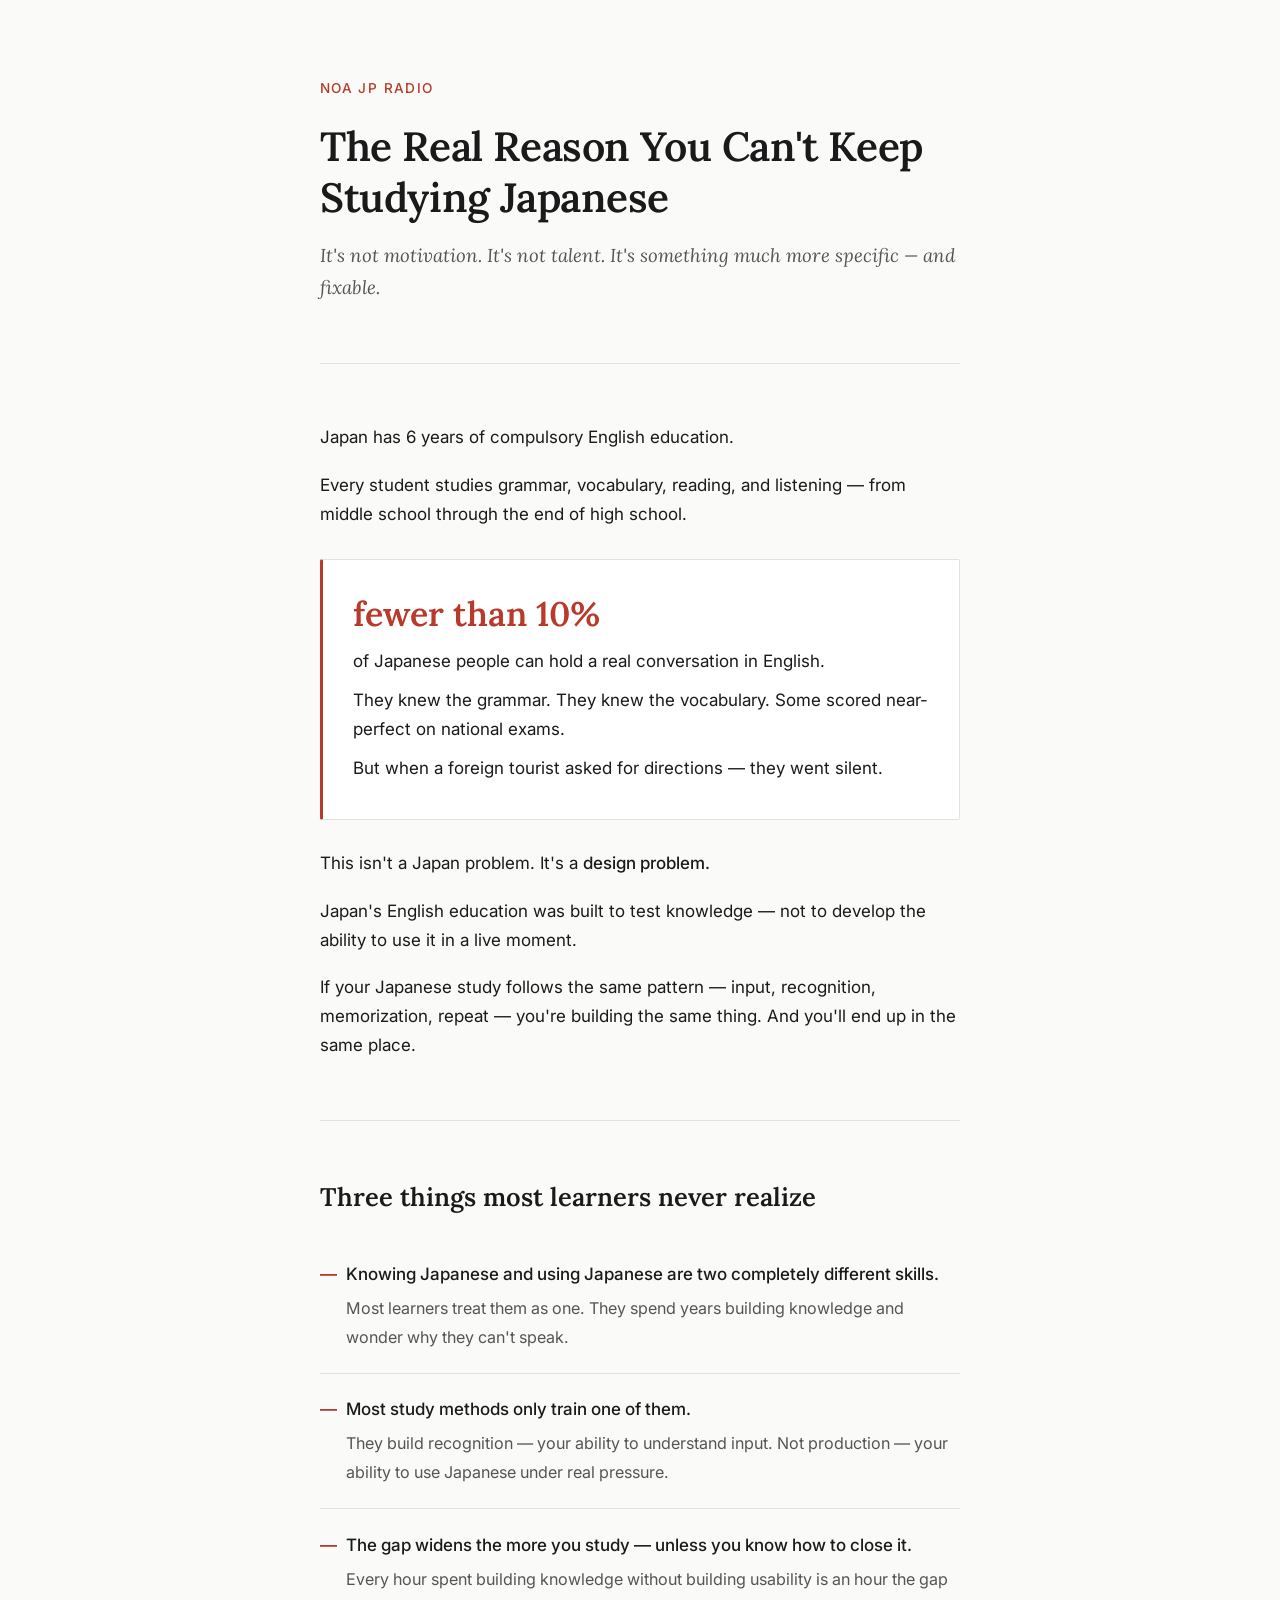
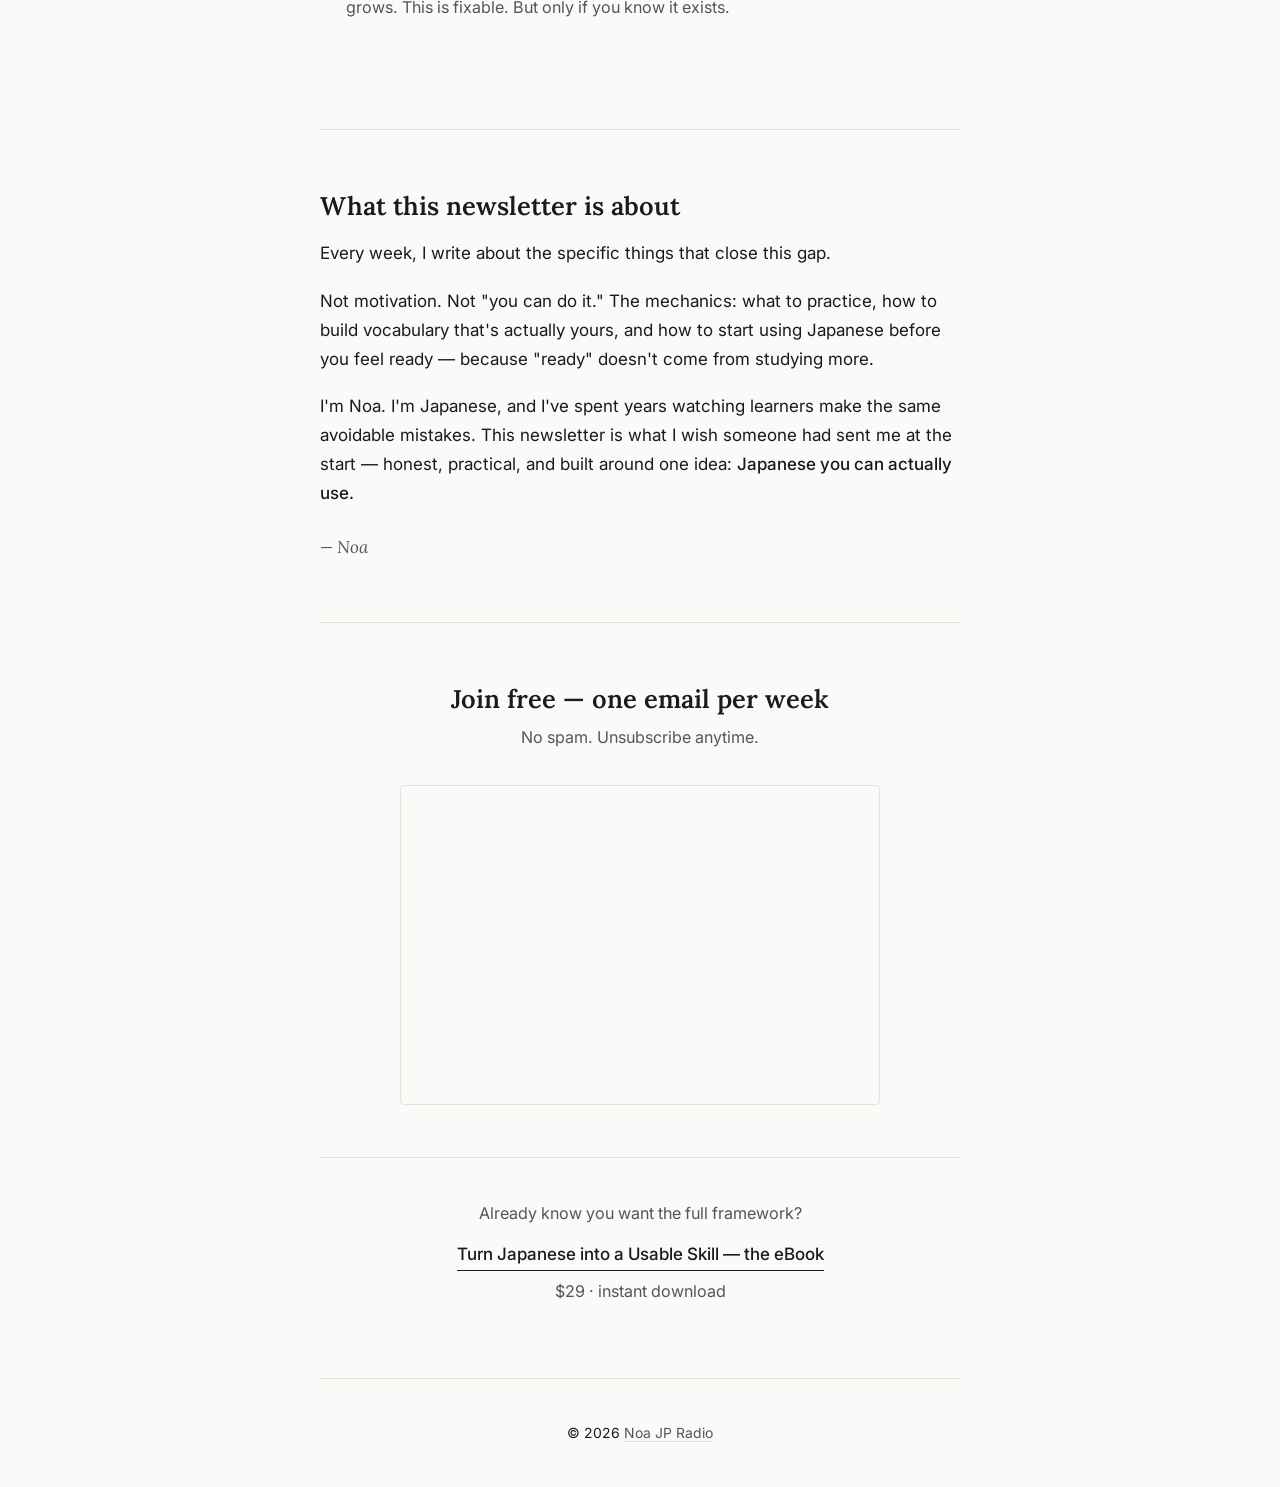
==== index.html @ f4d819f8 "Add LP: Real Reason landing page with Substack embed" ====
<!DOCTYPE html>
<html lang="en">
<head>
  <meta charset="UTF-8">
  <meta name="viewport" content="width=device-width, initial-scale=1.0">
  <title>The Real Reason You Can't Keep Studying Japanese — Noa JP Radio</title>
  <meta name="description" content="It's not motivation. It's not talent. It's something much more specific — and fixable. A weekly newsletter about building Japanese you can actually use.">
  <meta property="og:title" content="The Real Reason You Can't Keep Studying Japanese">
  <meta property="og:description" content="It's not motivation. It's not talent. It's something much more specific — and fixable.">
  <meta property="og:type" content="website">
  <link rel="stylesheet" href="style.css">
</head>
<body>
  <div class="container">

    <!-- Hero -->
    <section class="hero">
      <p class="hero-tag">Noa JP Radio</p>
      <h1>The Real Reason You Can't Keep Studying Japanese</h1>
      <p class="hero-sub">It's not motivation. It's not talent. It's something much more specific — and fixable.</p>
    </section>

    <!-- Hook: Japan English education analogy -->
    <section>
      <p>Japan has 6 years of compulsory English education.</p>
      <p>Every student studies grammar, vocabulary, reading, and listening — from middle school through the end of high school.</p>

      <div class="stat-block">
        <span class="stat-number">fewer than 10%</span>
        <p>of Japanese people can hold a real conversation in English.</p>
        <p>They knew the grammar. They knew the vocabulary. Some scored near-perfect on national exams.</p>
        <p>But when a foreign tourist asked for directions — they went silent.</p>
      </div>

      <p>This isn't a Japan problem. It's a <strong>design problem.</strong></p>
      <p>Japan's English education was built to test knowledge — not to develop the ability to use it in a live moment.</p>
      <p>If your Japanese study follows the same pattern — input, recognition, memorization, repeat — you're building the same thing. And you'll end up in the same place.</p>
    </section>

    <!-- Three insights -->
    <section>
      <h2>Three things most learners never realize</h2>
      <ul class="insight-list">
        <li>
          <span class="insight-label">Knowing Japanese and using Japanese are two completely different skills.</span>
          <span class="insight-detail">Most learners treat them as one. They spend years building knowledge and wonder why they can't speak.</span>
        </li>
        <li>
          <span class="insight-label">Most study methods only train one of them.</span>
          <span class="insight-detail">They build recognition — your ability to understand input. Not production — your ability to use Japanese under real pressure.</span>
        </li>
        <li>
          <span class="insight-label">The gap widens the more you study — unless you know how to close it.</span>
          <span class="insight-detail">Every hour spent building knowledge without building usability is an hour the gap grows. This is fixable. But only if you know it exists.</span>
        </li>
      </ul>
    </section>

    <!-- About Noa -->
    <section>
      <h2>What this newsletter is about</h2>
      <p>Every week, I write about the specific things that close this gap.</p>
      <p>Not motivation. Not "you can do it." The mechanics: what to practice, how to build vocabulary that's actually yours, and how to start using Japanese before you feel ready — because "ready" doesn't come from studying more.</p>
      <p>I'm Noa. I'm Japanese, and I've spent years watching learners make the same avoidable mistakes. This newsletter is what I wish someone had sent me at the start — honest, practical, and built around one idea: <strong>Japanese you can actually use.</strong></p>
      <p class="about-sig">— Noa</p>
    </section>

    <!-- Main CTA: Substack subscribe -->
    <section class="cta-section">
      <h2>Join free — one email per week</h2>
      <p class="cta-sub">No spam. Unsubscribe anytime.</p>
      <div class="substack-wrapper">
        <iframe
          src="https://noajpradio.substack.com/embed"
          height="320"
          frameborder="0"
          scrolling="no">
        </iframe>
      </div>

      <!-- Secondary CTA: eBook -->
      <div class="secondary-cta">
        <p>Already know you want the full framework?</p>
        <a class="ebook-link" href="https://ko-fi.com/s/d4d7653a0b" target="_blank" rel="noopener">
          Turn Japanese into a Usable Skill — the eBook
        </a>
        <p class="ebook-price">$29 · instant download</p>
      </div>
    </section>

    <footer>
      <p>© 2026 <a href="https://noajpradio.substack.com" target="_blank" rel="noopener">Noa JP Radio</a></p>
    </footer>

  </div>
</body>
</html>
---- style.css ----
@import url('https://fonts.googleapis.com/css2?family=Lora:ital,wght@0,400;0,600;1,400&family=Inter:wght@400;500&display=swap');

*, *::before, *::after {
  box-sizing: border-box;
  margin: 0;
  padding: 0;
}

:root {
  --bg: #FAFAF8;
  --text: #1a1a1a;
  --text-muted: #555;
  --accent: #B83A2A;
  --border: #E5E2DC;
  --max-w: 640px;
}

html {
  font-size: 17px;
  -webkit-text-size-adjust: 100%;
}

body {
  background: var(--bg);
  color: var(--text);
  font-family: 'Inter', system-ui, sans-serif;
  line-height: 1.7;
  padding: 0 1.25rem;
}

/* Layout */
.container {
  max-width: var(--max-w);
  margin: 0 auto;
}

/* Sections */
section {
  padding: 3.5rem 0;
}

section + section {
  border-top: 1px solid var(--border);
}

/* Typography */
h1 {
  font-family: 'Lora', Georgia, serif;
  font-size: clamp(1.75rem, 5vw, 2.4rem);
  font-weight: 600;
  line-height: 1.25;
  letter-spacing: -0.01em;
  margin-bottom: 1rem;
}

h2 {
  font-family: 'Lora', Georgia, serif;
  font-size: clamp(1.2rem, 3.5vw, 1.5rem);
  font-weight: 600;
  line-height: 1.3;
  margin-bottom: 1rem;
}

p {
  margin-bottom: 1.1rem;
  color: var(--text);
}

p:last-child {
  margin-bottom: 0;
}

strong {
  font-weight: 500;
  color: var(--text);
}

/* Hero */
.hero {
  padding: 4.5rem 0 3.5rem;
  border-top: none;
}

.hero-tag {
  font-size: 0.8rem;
  font-weight: 500;
  letter-spacing: 0.1em;
  text-transform: uppercase;
  color: var(--accent);
  margin-bottom: 1.25rem;
}

.hero-sub {
  font-size: 1.1rem;
  color: var(--text-muted);
  margin-top: 0.75rem;
  font-style: italic;
  font-family: 'Lora', Georgia, serif;
}

/* Stat block */
.stat-block {
  background: #fff;
  border: 1px solid var(--border);
  border-left: 3px solid var(--accent);
  padding: 1.5rem 1.75rem;
  margin: 1.75rem 0;
  border-radius: 2px;
}

.stat-block p {
  margin-bottom: 0.6rem;
  font-size: 1rem;
}

.stat-number {
  font-family: 'Lora', Georgia, serif;
  font-size: 2rem;
  font-weight: 600;
  color: var(--accent);
  display: block;
  margin-bottom: 0.25rem;
}

/* Insight list */
.insight-list {
  list-style: none;
  margin: 1.5rem 0;
}

.insight-list li {
  padding: 1.25rem 0;
  border-bottom: 1px solid var(--border);
  padding-left: 1.5rem;
  position: relative;
}

.insight-list li::before {
  content: '—';
  position: absolute;
  left: 0;
  color: var(--accent);
  font-weight: 600;
}

.insight-list li:last-child {
  border-bottom: none;
}

.insight-label {
  display: block;
  font-weight: 500;
  margin-bottom: 0.3rem;
}

.insight-detail {
  color: var(--text-muted);
  font-size: 0.95rem;
  margin-bottom: 0;
}

/* About */
.about-sig {
  margin-top: 1.5rem;
  font-style: italic;
  font-family: 'Lora', Georgia, serif;
  color: var(--text-muted);
}

/* CTA section */
.cta-section {
  text-align: center;
}

.cta-section h2 {
  margin-bottom: 0.5rem;
}

.cta-sub {
  color: var(--text-muted);
  font-size: 0.95rem;
  margin-bottom: 2rem;
}

/* Substack embed wrapper */
.substack-wrapper {
  margin: 0 auto;
  max-width: 480px;
}

.substack-wrapper iframe {
  width: 100%;
  max-width: 480px;
  border: 1px solid var(--border) !important;
  border-radius: 4px;
}

/* Secondary CTA */
.secondary-cta {
  margin-top: 2.5rem;
  padding-top: 2.5rem;
  border-top: 1px solid var(--border);
  text-align: center;
}

.secondary-cta p {
  font-size: 0.95rem;
  color: var(--text-muted);
  margin-bottom: 0.75rem;
}

.ebook-link {
  display: inline-block;
  color: var(--text);
  font-weight: 500;
  text-decoration: none;
  border-bottom: 1.5px solid var(--text);
  padding-bottom: 1px;
  transition: color 0.15s, border-color 0.15s;
}

.ebook-link:hover {
  color: var(--accent);
  border-color: var(--accent);
}

.ebook-price {
  font-size: 0.85rem;
  color: var(--text-muted);
  margin-top: 0.4rem;
  margin-bottom: 0;
}

/* Footer */
footer {
  padding: 2.5rem 0;
  text-align: center;
  font-size: 0.82rem;
  color: var(--text-muted);
  border-top: 1px solid var(--border);
}

footer a {
  color: var(--text-muted);
  text-decoration: none;
  border-bottom: 1px solid var(--border);
}

/* Mobile */
@media (max-width: 480px) {
  html {
    font-size: 16px;
  }

  .hero {
    padding: 3rem 0 2.5rem;
  }

  section {
    padding: 2.75rem 0;
  }

  .stat-block {
    padding: 1.25rem 1.25rem;
  }
}
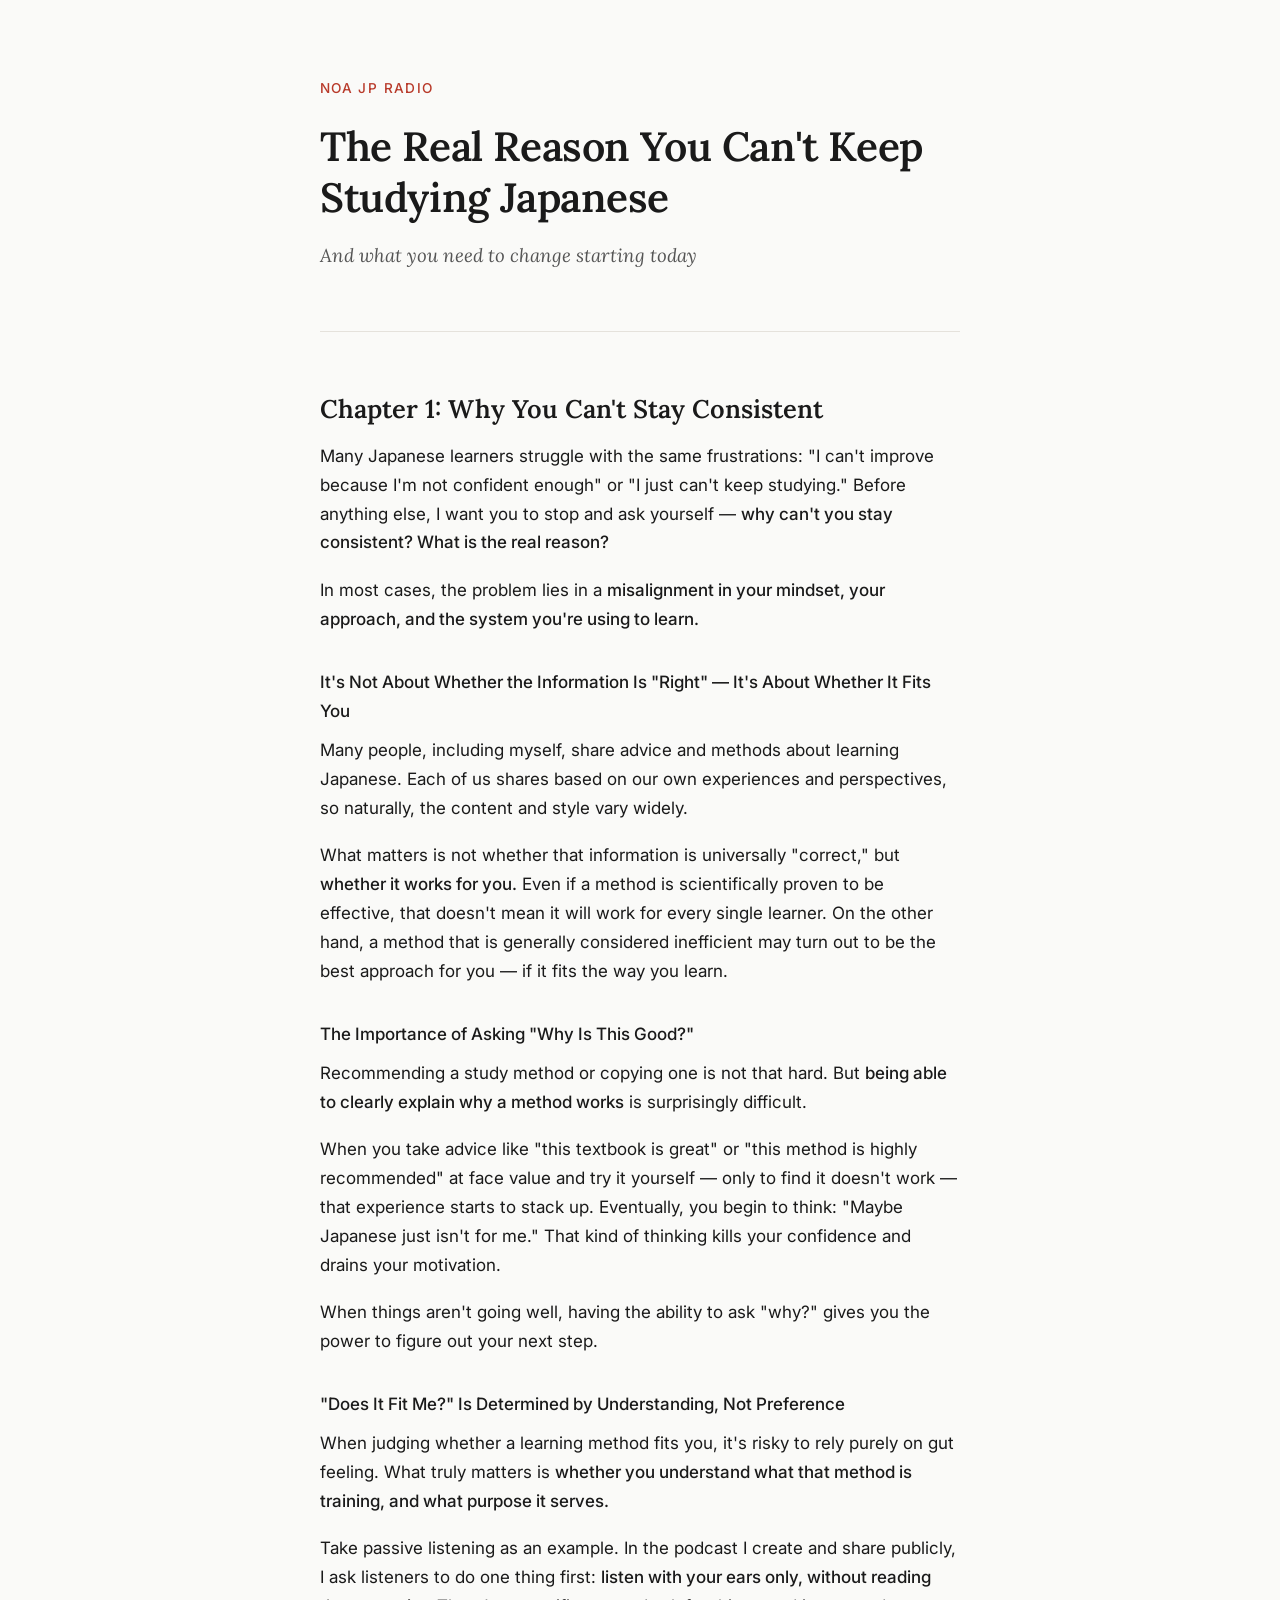
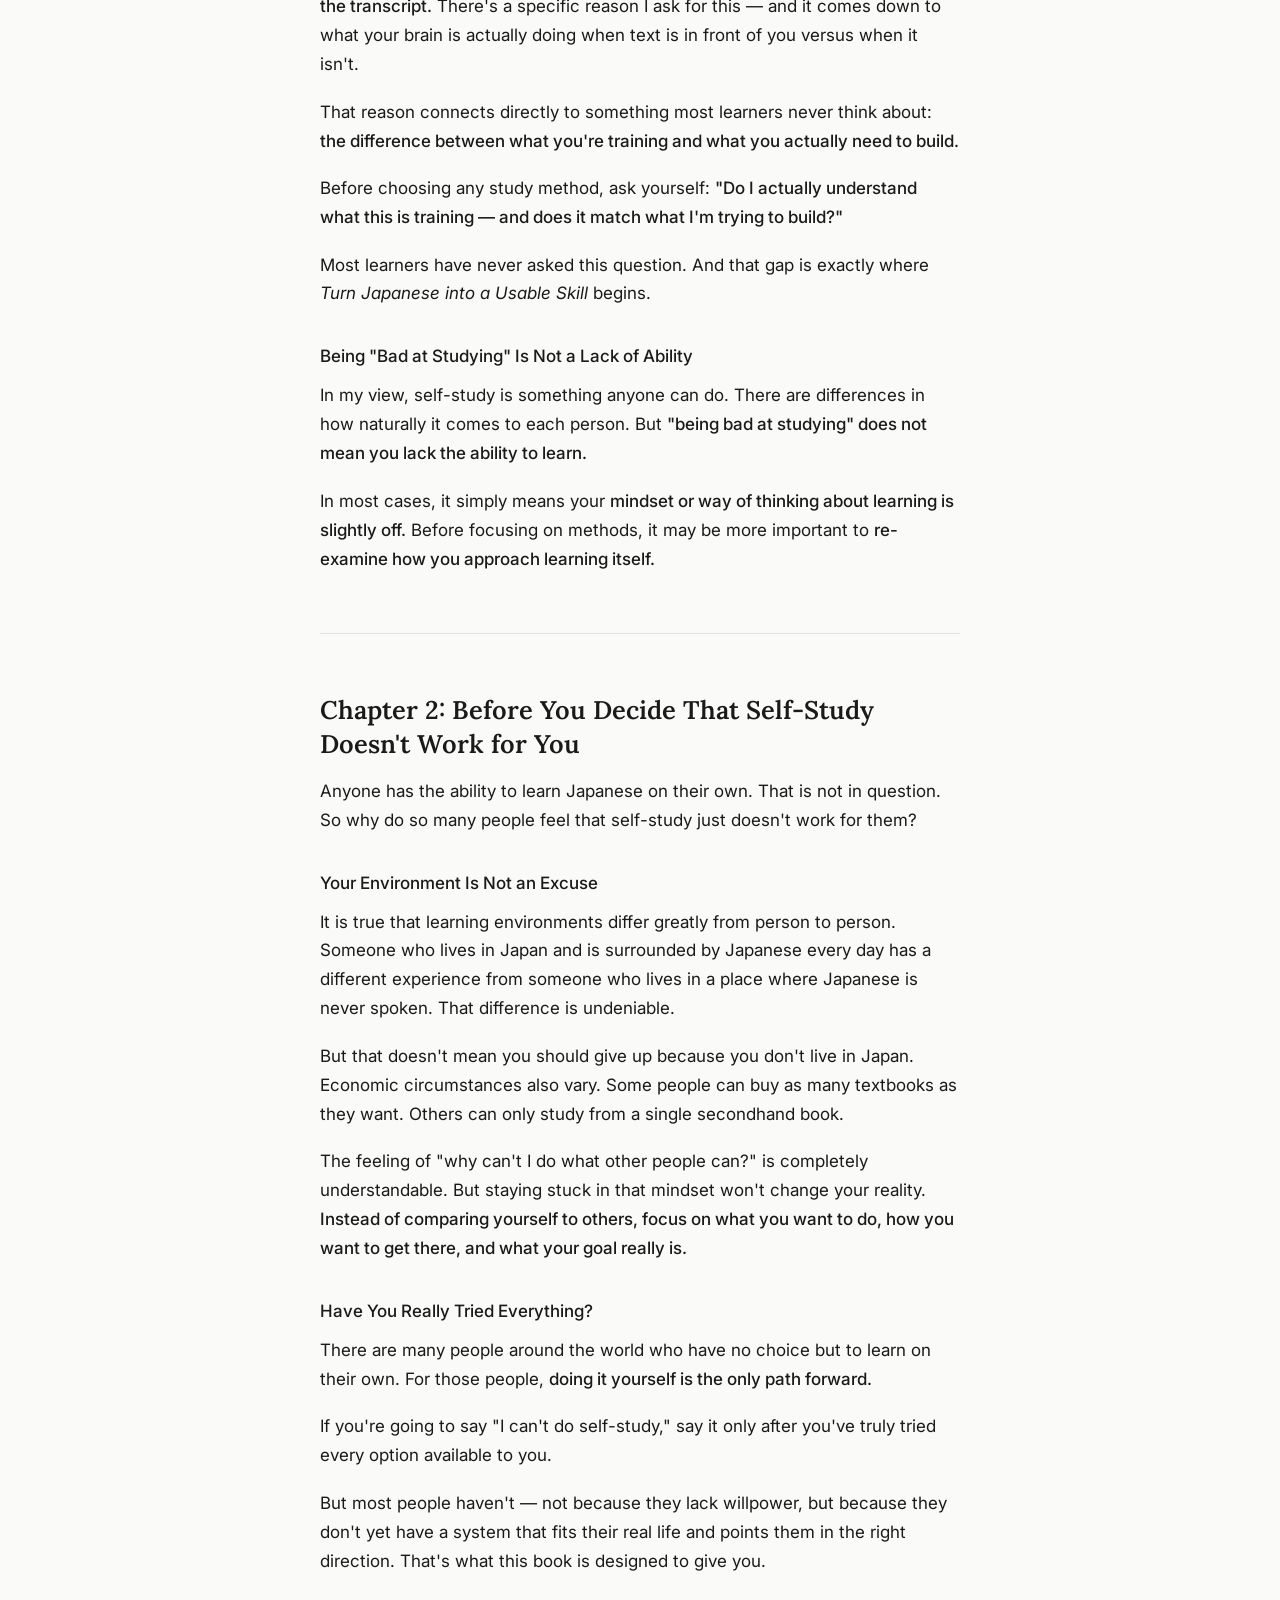
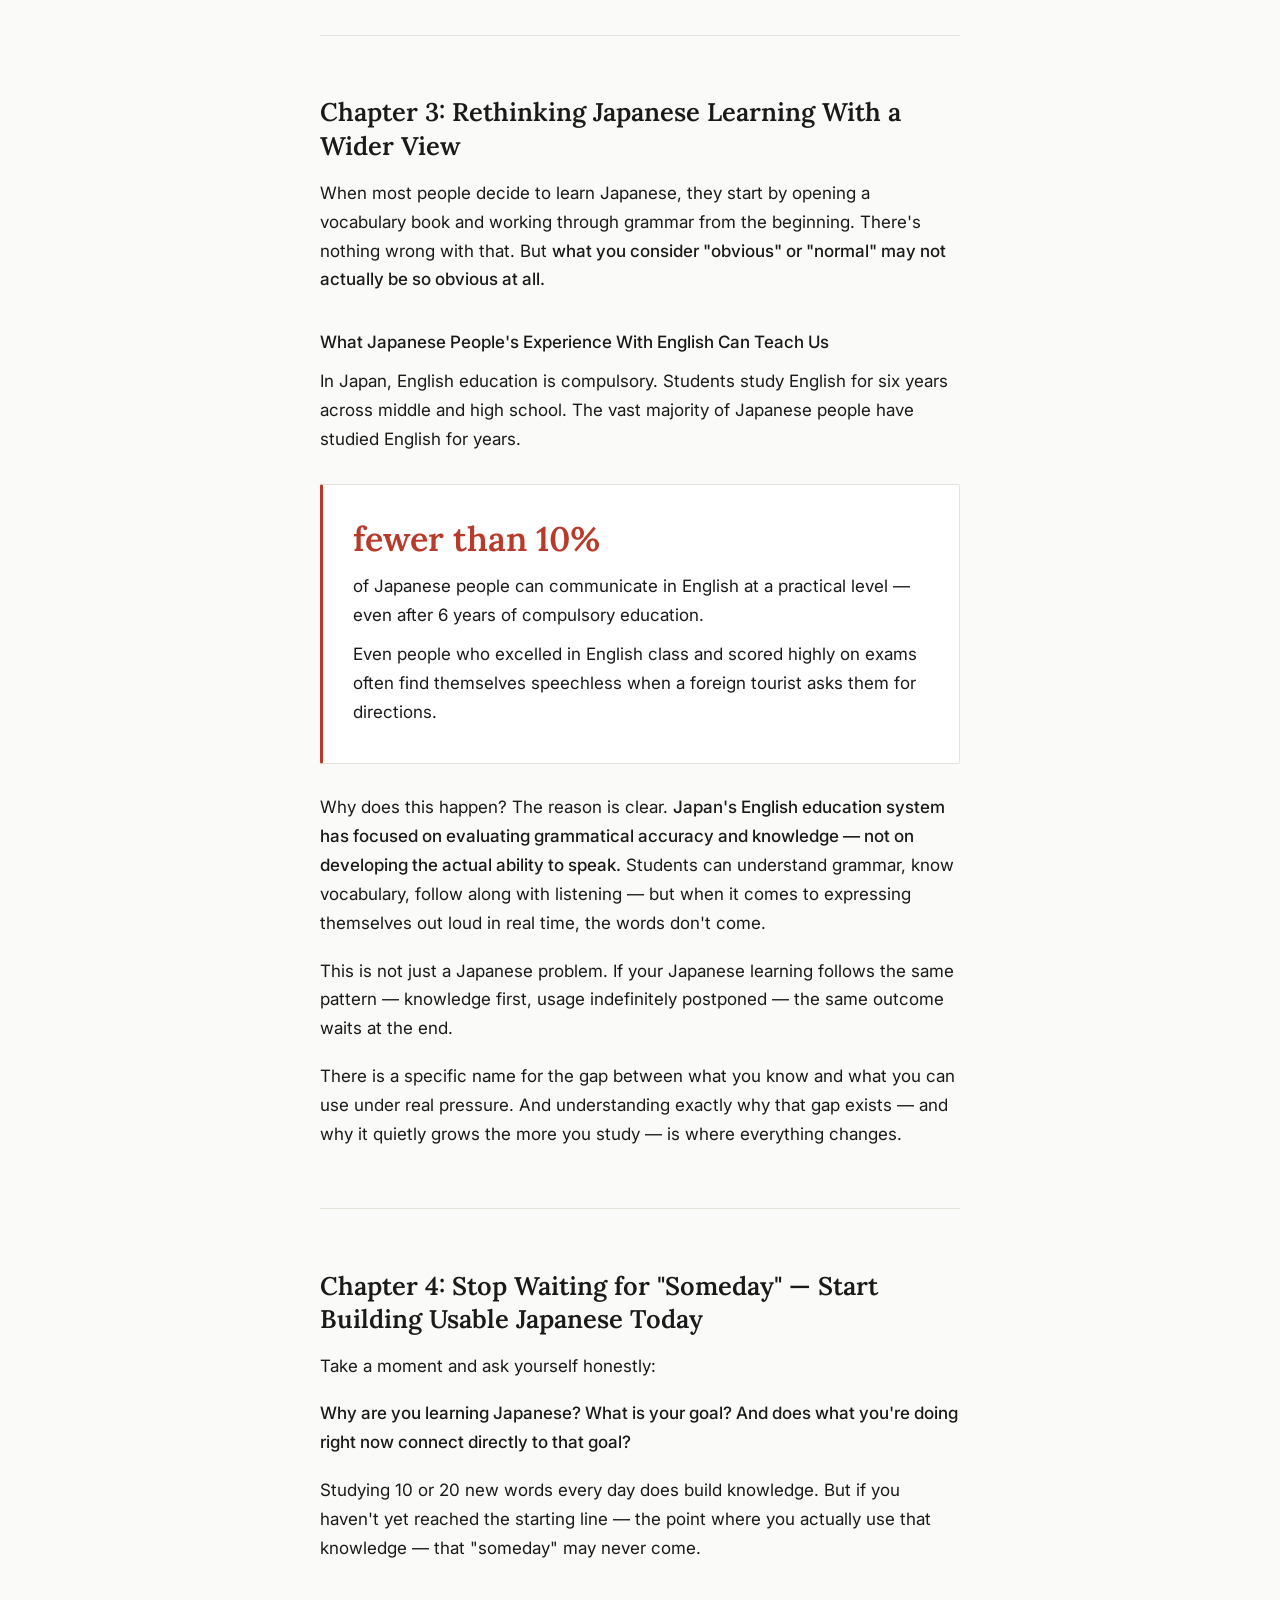
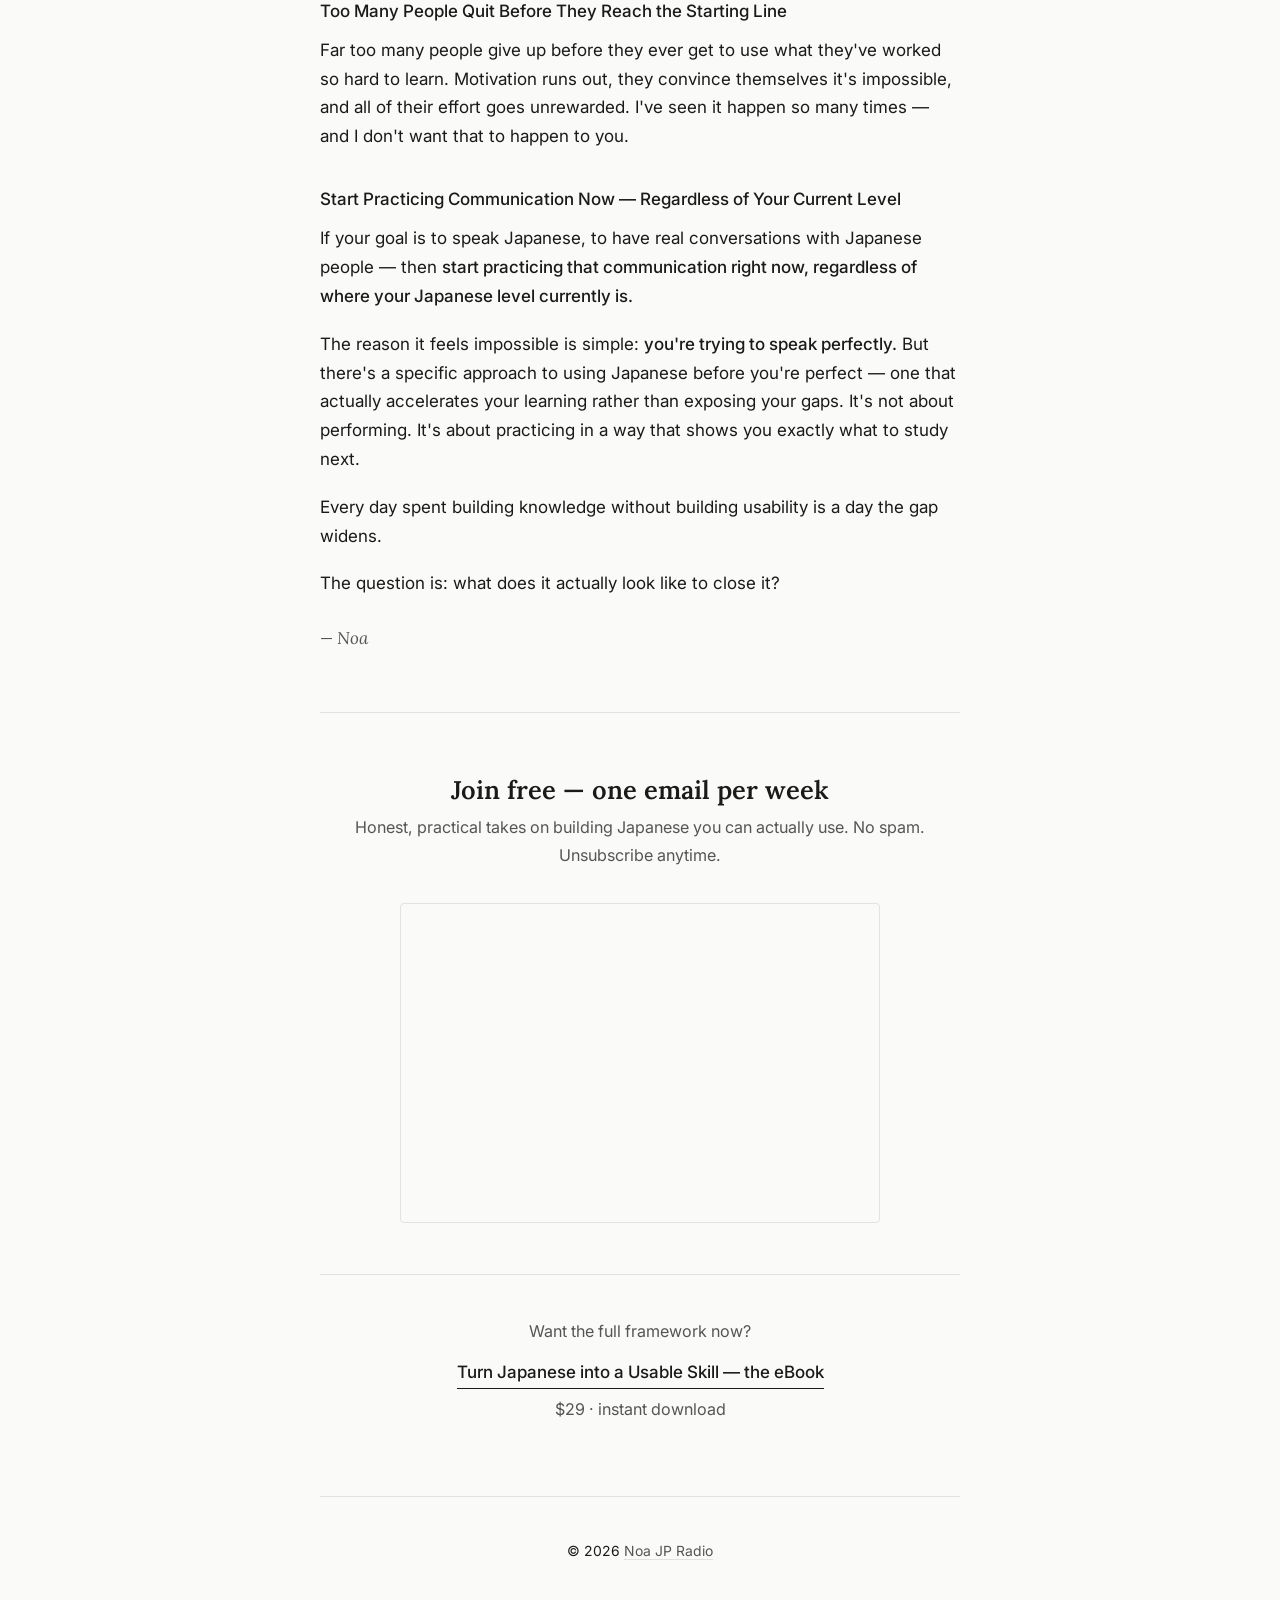
==== commit a8af16e7: "Add full article content: all 4 chapters" ====
--- a/index.html
+++ b/index.html
@@ -17,58 +17,93 @@
     <section class="hero">
       <p class="hero-tag">Noa JP Radio</p>
       <h1>The Real Reason You Can't Keep Studying Japanese</h1>
-      <p class="hero-sub">It's not motivation. It's not talent. It's something much more specific — and fixable.</p>
+      <p class="hero-sub">And what you need to change starting today</p>
     </section>
 
-    <!-- Hook: Japan English education analogy -->
+    <!-- Chapter 1 -->
     <section>
-      <p>Japan has 6 years of compulsory English education.</p>
-      <p>Every student studies grammar, vocabulary, reading, and listening — from middle school through the end of high school.</p>
+      <h2>Chapter 1: Why You Can't Stay Consistent</h2>
+      <p>Many Japanese learners struggle with the same frustrations: "I can't improve because I'm not confident enough" or "I just can't keep studying." Before anything else, I want you to stop and ask yourself — <strong>why can't you stay consistent? What is the real reason?</strong></p>
+      <p>In most cases, the problem lies in a <strong>misalignment in your mindset, your approach, and the system you're using to learn.</strong></p>
+
+      <h3>It's Not About Whether the Information Is "Right" — It's About Whether It Fits You</h3>
+      <p>Many people, including myself, share advice and methods about learning Japanese. Each of us shares based on our own experiences and perspectives, so naturally, the content and style vary widely.</p>
+      <p>What matters is not whether that information is universally "correct," but <strong>whether it works for you.</strong> Even if a method is scientifically proven to be effective, that doesn't mean it will work for every single learner. On the other hand, a method that is generally considered inefficient may turn out to be the best approach for you — if it fits the way you learn.</p>
+
+      <h3>The Importance of Asking "Why Is This Good?"</h3>
+      <p>Recommending a study method or copying one is not that hard. But <strong>being able to clearly explain why a method works</strong> is surprisingly difficult.</p>
+      <p>When you take advice like "this textbook is great" or "this method is highly recommended" at face value and try it yourself — only to find it doesn't work — that experience starts to stack up. Eventually, you begin to think: "Maybe Japanese just isn't for me." That kind of thinking kills your confidence and drains your motivation.</p>
+      <p>When things aren't going well, having the ability to ask "why?" gives you the power to figure out your next step.</p>
+
+      <h3>"Does It Fit Me?" Is Determined by Understanding, Not Preference</h3>
+      <p>When judging whether a learning method fits you, it's risky to rely purely on gut feeling. What truly matters is <strong>whether you understand what that method is training, and what purpose it serves.</strong></p>
+      <p>Take passive listening as an example. In the podcast I create and share publicly, I ask listeners to do one thing first: <strong>listen with your ears only, without reading the transcript.</strong> There's a specific reason I ask for this — and it comes down to what your brain is actually doing when text is in front of you versus when it isn't.</p>
+      <p>That reason connects directly to something most learners never think about: <strong>the difference between what you're training and what you actually need to build.</strong></p>
+      <p>Before choosing any study method, ask yourself: <strong>"Do I actually understand what this is training — and does it match what I'm trying to build?"</strong></p>
+      <p>Most learners have never asked this question. And that gap is exactly where <em>Turn Japanese into a Usable Skill</em> begins.</p>
+
+      <h3>Being "Bad at Studying" Is Not a Lack of Ability</h3>
+      <p>In my view, self-study is something anyone can do. There are differences in how naturally it comes to each person. But <strong>"being bad at studying" does not mean you lack the ability to learn.</strong></p>
+      <p>In most cases, it simply means your <strong>mindset or way of thinking about learning is slightly off.</strong> Before focusing on methods, it may be more important to <strong>re-examine how you approach learning itself.</strong></p>
+    </section>
+
+    <!-- Chapter 2 -->
+    <section>
+      <h2>Chapter 2: Before You Decide That Self-Study Doesn't Work for You</h2>
+      <p>Anyone has the ability to learn Japanese on their own. That is not in question. So why do so many people feel that self-study just doesn't work for them?</p>
+
+      <h3>Your Environment Is Not an Excuse</h3>
+      <p>It is true that learning environments differ greatly from person to person. Someone who lives in Japan and is surrounded by Japanese every day has a different experience from someone who lives in a place where Japanese is never spoken. That difference is undeniable.</p>
+      <p>But that doesn't mean you should give up because you don't live in Japan. Economic circumstances also vary. Some people can buy as many textbooks as they want. Others can only study from a single secondhand book.</p>
+      <p>The feeling of "why can't I do what other people can?" is completely understandable. But staying stuck in that mindset won't change your reality. <strong>Instead of comparing yourself to others, focus on what you want to do, how you want to get there, and what your goal really is.</strong></p>
+
+      <h3>Have You Really Tried Everything?</h3>
+      <p>There are many people around the world who have no choice but to learn on their own. For those people, <strong>doing it yourself is the only path forward.</strong></p>
+      <p>If you're going to say "I can't do self-study," say it only after you've truly tried every option available to you.</p>
+      <p>But most people haven't — not because they lack willpower, but because they don't yet have a system that fits their real life and points them in the right direction. That's what this book is designed to give you.</p>
+    </section>
+
+    <!-- Chapter 3 -->
+    <section>
+      <h2>Chapter 3: Rethinking Japanese Learning With a Wider View</h2>
+      <p>When most people decide to learn Japanese, they start by opening a vocabulary book and working through grammar from the beginning. There's nothing wrong with that. But <strong>what you consider "obvious" or "normal" may not actually be so obvious at all.</strong></p>
+
+      <h3>What Japanese People's Experience With English Can Teach Us</h3>
+      <p>In Japan, English education is compulsory. Students study English for six years across middle and high school. The vast majority of Japanese people have studied English for years.</p>
 
       <div class="stat-block">
         <span class="stat-number">fewer than 10%</span>
-        <p>of Japanese people can hold a real conversation in English.</p>
-        <p>They knew the grammar. They knew the vocabulary. Some scored near-perfect on national exams.</p>
-        <p>But when a foreign tourist asked for directions — they went silent.</p>
+        <p>of Japanese people can communicate in English at a practical level — even after 6 years of compulsory education.</p>
+        <p>Even people who excelled in English class and scored highly on exams often find themselves speechless when a foreign tourist asks them for directions.</p>
       </div>
 
-      <p>This isn't a Japan problem. It's a <strong>design problem.</strong></p>
-      <p>Japan's English education was built to test knowledge — not to develop the ability to use it in a live moment.</p>
-      <p>If your Japanese study follows the same pattern — input, recognition, memorization, repeat — you're building the same thing. And you'll end up in the same place.</p>
+      <p>Why does this happen? The reason is clear. <strong>Japan's English education system has focused on evaluating grammatical accuracy and knowledge — not on developing the actual ability to speak.</strong> Students can understand grammar, know vocabulary, follow along with listening — but when it comes to expressing themselves out loud in real time, the words don't come.</p>
+      <p>This is not just a Japanese problem. If your Japanese learning follows the same pattern — knowledge first, usage indefinitely postponed — the same outcome waits at the end.</p>
+      <p>There is a specific name for the gap between what you know and what you can use under real pressure. And understanding exactly why that gap exists — and why it quietly grows the more you study — is where everything changes.</p>
     </section>
 
-    <!-- Three insights -->
+    <!-- Chapter 4 -->
     <section>
-      <h2>Three things most learners never realize</h2>
-      <ul class="insight-list">
-        <li>
-          <span class="insight-label">Knowing Japanese and using Japanese are two completely different skills.</span>
-          <span class="insight-detail">Most learners treat them as one. They spend years building knowledge and wonder why they can't speak.</span>
-        </li>
-        <li>
-          <span class="insight-label">Most study methods only train one of them.</span>
-          <span class="insight-detail">They build recognition — your ability to understand input. Not production — your ability to use Japanese under real pressure.</span>
-        </li>
-        <li>
-          <span class="insight-label">The gap widens the more you study — unless you know how to close it.</span>
-          <span class="insight-detail">Every hour spent building knowledge without building usability is an hour the gap grows. This is fixable. But only if you know it exists.</span>
-        </li>
-      </ul>
-    </section>
+      <h2>Chapter 4: Stop Waiting for "Someday" — Start Building Usable Japanese Today</h2>
+      <p>Take a moment and ask yourself honestly:</p>
+      <p><strong>Why are you learning Japanese? What is your goal? And does what you're doing right now connect directly to that goal?</strong></p>
+      <p>Studying 10 or 20 new words every day does build knowledge. But if you haven't yet reached the starting line — the point where you actually use that knowledge — that "someday" may never come.</p>
 
-    <!-- About Noa -->
-    <section>
-      <h2>What this newsletter is about</h2>
-      <p>Every week, I write about the specific things that close this gap.</p>
-      <p>Not motivation. Not "you can do it." The mechanics: what to practice, how to build vocabulary that's actually yours, and how to start using Japanese before you feel ready — because "ready" doesn't come from studying more.</p>
-      <p>I'm Noa. I'm Japanese, and I've spent years watching learners make the same avoidable mistakes. This newsletter is what I wish someone had sent me at the start — honest, practical, and built around one idea: <strong>Japanese you can actually use.</strong></p>
-      <p class="about-sig">— Noa</p>
+      <h3>Too Many People Quit Before They Reach the Starting Line</h3>
+      <p>Far too many people give up before they ever get to use what they've worked so hard to learn. Motivation runs out, they convince themselves it's impossible, and all of their effort goes unrewarded. I've seen it happen so many times — and I don't want that to happen to you.</p>
+
+      <h3>Start Practicing Communication Now — Regardless of Your Current Level</h3>
+      <p>If your goal is to speak Japanese, to have real conversations with Japanese people — then <strong>start practicing that communication right now, regardless of where your Japanese level currently is.</strong></p>
+      <p>The reason it feels impossible is simple: <strong>you're trying to speak perfectly.</strong> But there's a specific approach to using Japanese before you're perfect — one that actually accelerates your learning rather than exposing your gaps. It's not about performing. It's about practicing in a way that shows you exactly what to study next.</p>
+      <p>Every day spent building knowledge without building usability is a day the gap widens.</p>
+      <p>The question is: what does it actually look like to close it?</p>
+      <p class="closing-line">— Noa</p>
     </section>
 
     <!-- Main CTA: Substack subscribe -->
     <section class="cta-section">
       <h2>Join free — one email per week</h2>
-      <p class="cta-sub">No spam. Unsubscribe anytime.</p>
+      <p class="cta-sub">Honest, practical takes on building Japanese you can actually use. No spam. Unsubscribe anytime.</p>
       <div class="substack-wrapper">
         <iframe
           src="https://noajpradio.substack.com/embed"
@@ -80,7 +115,7 @@
 
       <!-- Secondary CTA: eBook -->
       <div class="secondary-cta">
-        <p>Already know you want the full framework?</p>
+        <p>Want the full framework now?</p>
         <a class="ebook-link" href="https://ko-fi.com/s/d4d7653a0b" target="_blank" rel="noopener">
           Turn Japanese into a Usable Skill — the eBook
         </a>
--- a/style.css
+++ b/style.css
@@ -122,6 +122,22 @@
   margin-bottom: 0.25rem;
 }
 
+h3 {
+  font-family: 'Inter', system-ui, sans-serif;
+  font-size: 1rem;
+  font-weight: 500;
+  margin-top: 2rem;
+  margin-bottom: 0.6rem;
+  color: var(--text);
+}
+
+.closing-line {
+  font-style: italic;
+  font-family: 'Lora', Georgia, serif;
+  color: var(--text-muted);
+  margin-top: 1.5rem;
+}
+
 /* Insight list */
 .insight-list {
   list-style: none;
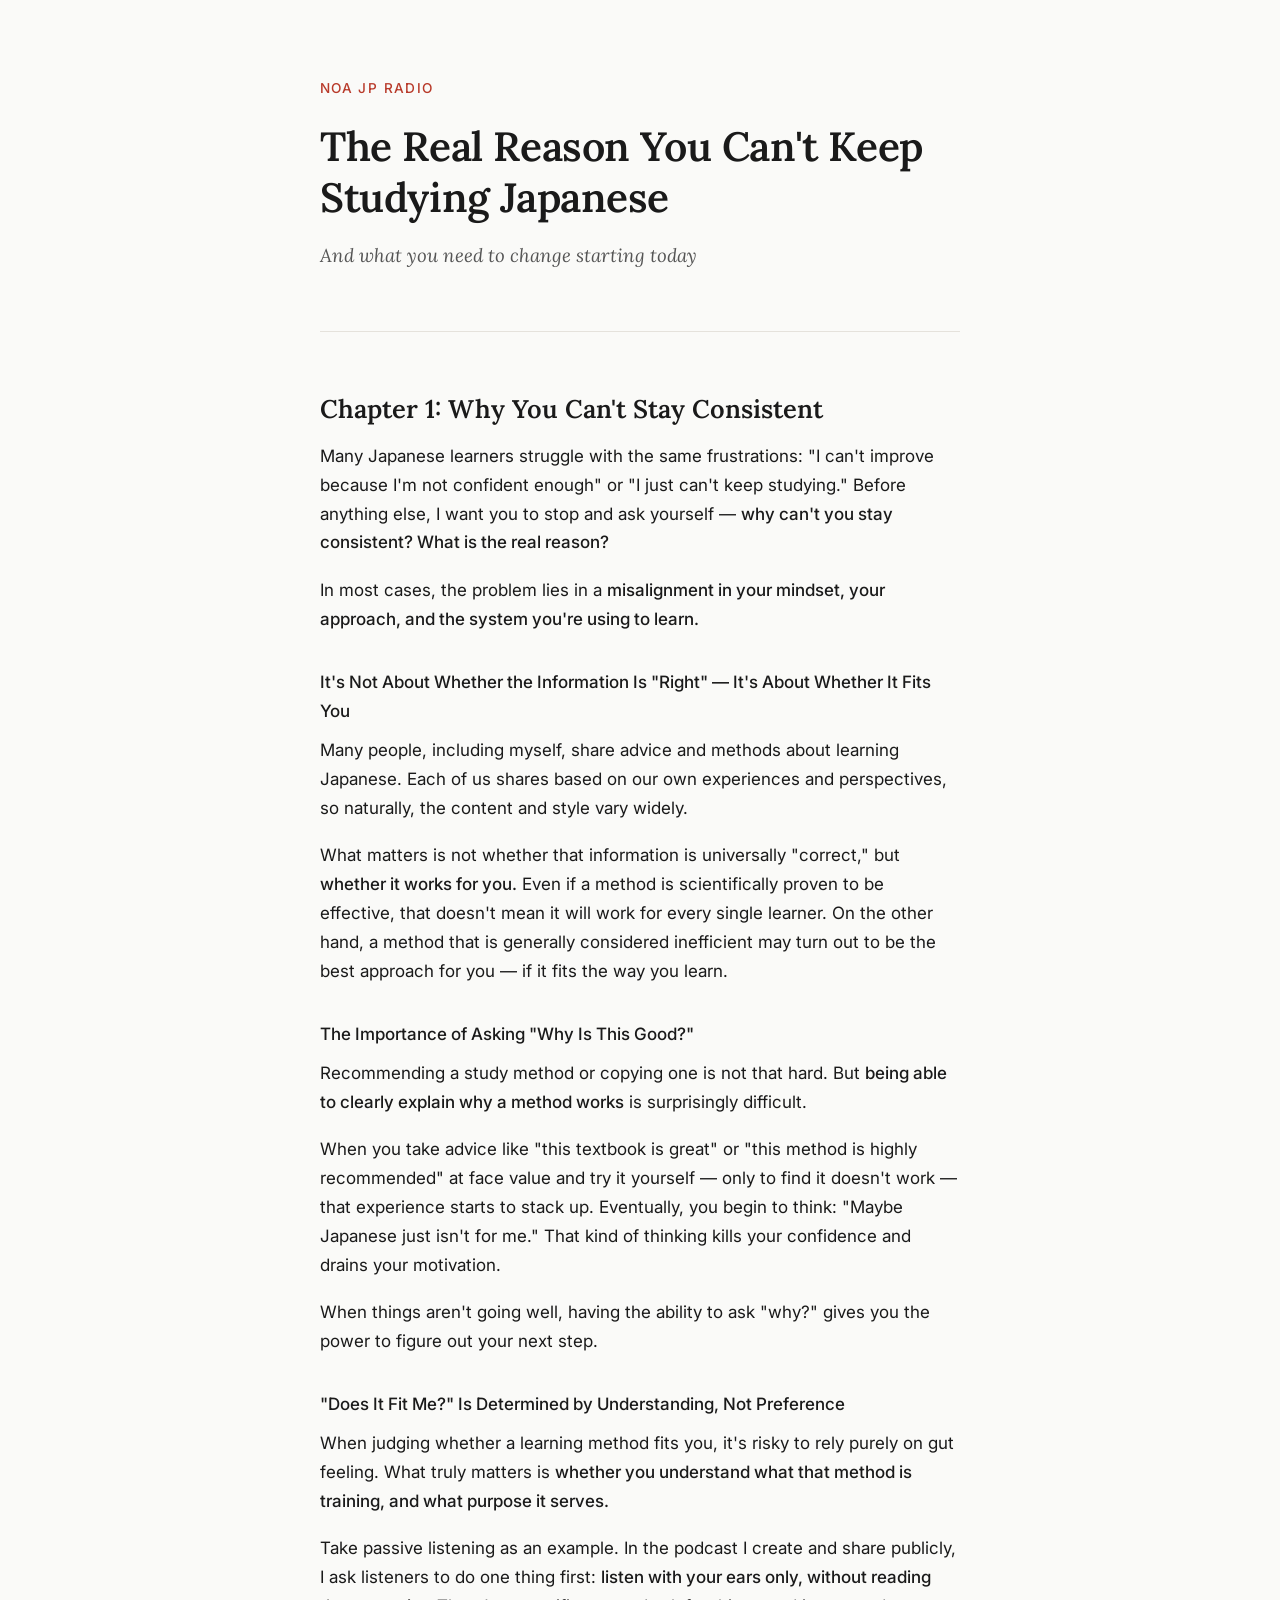
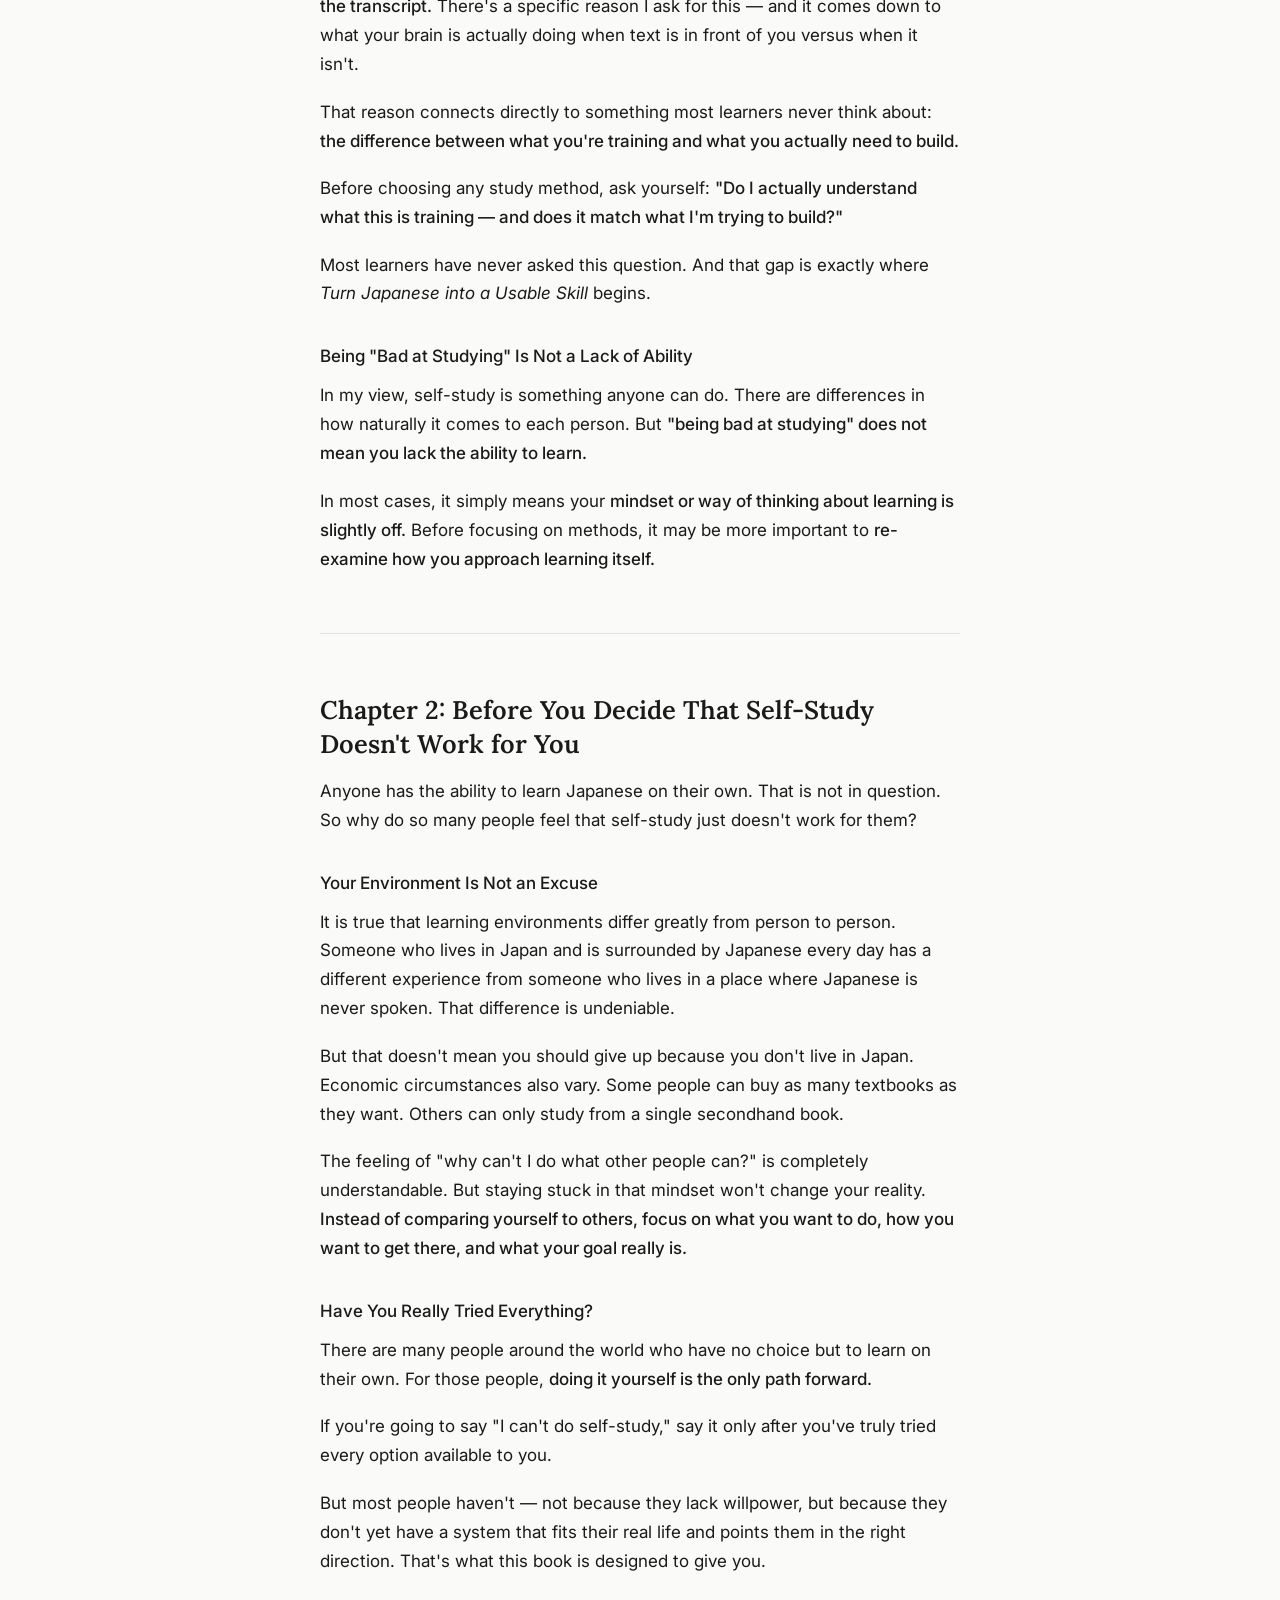
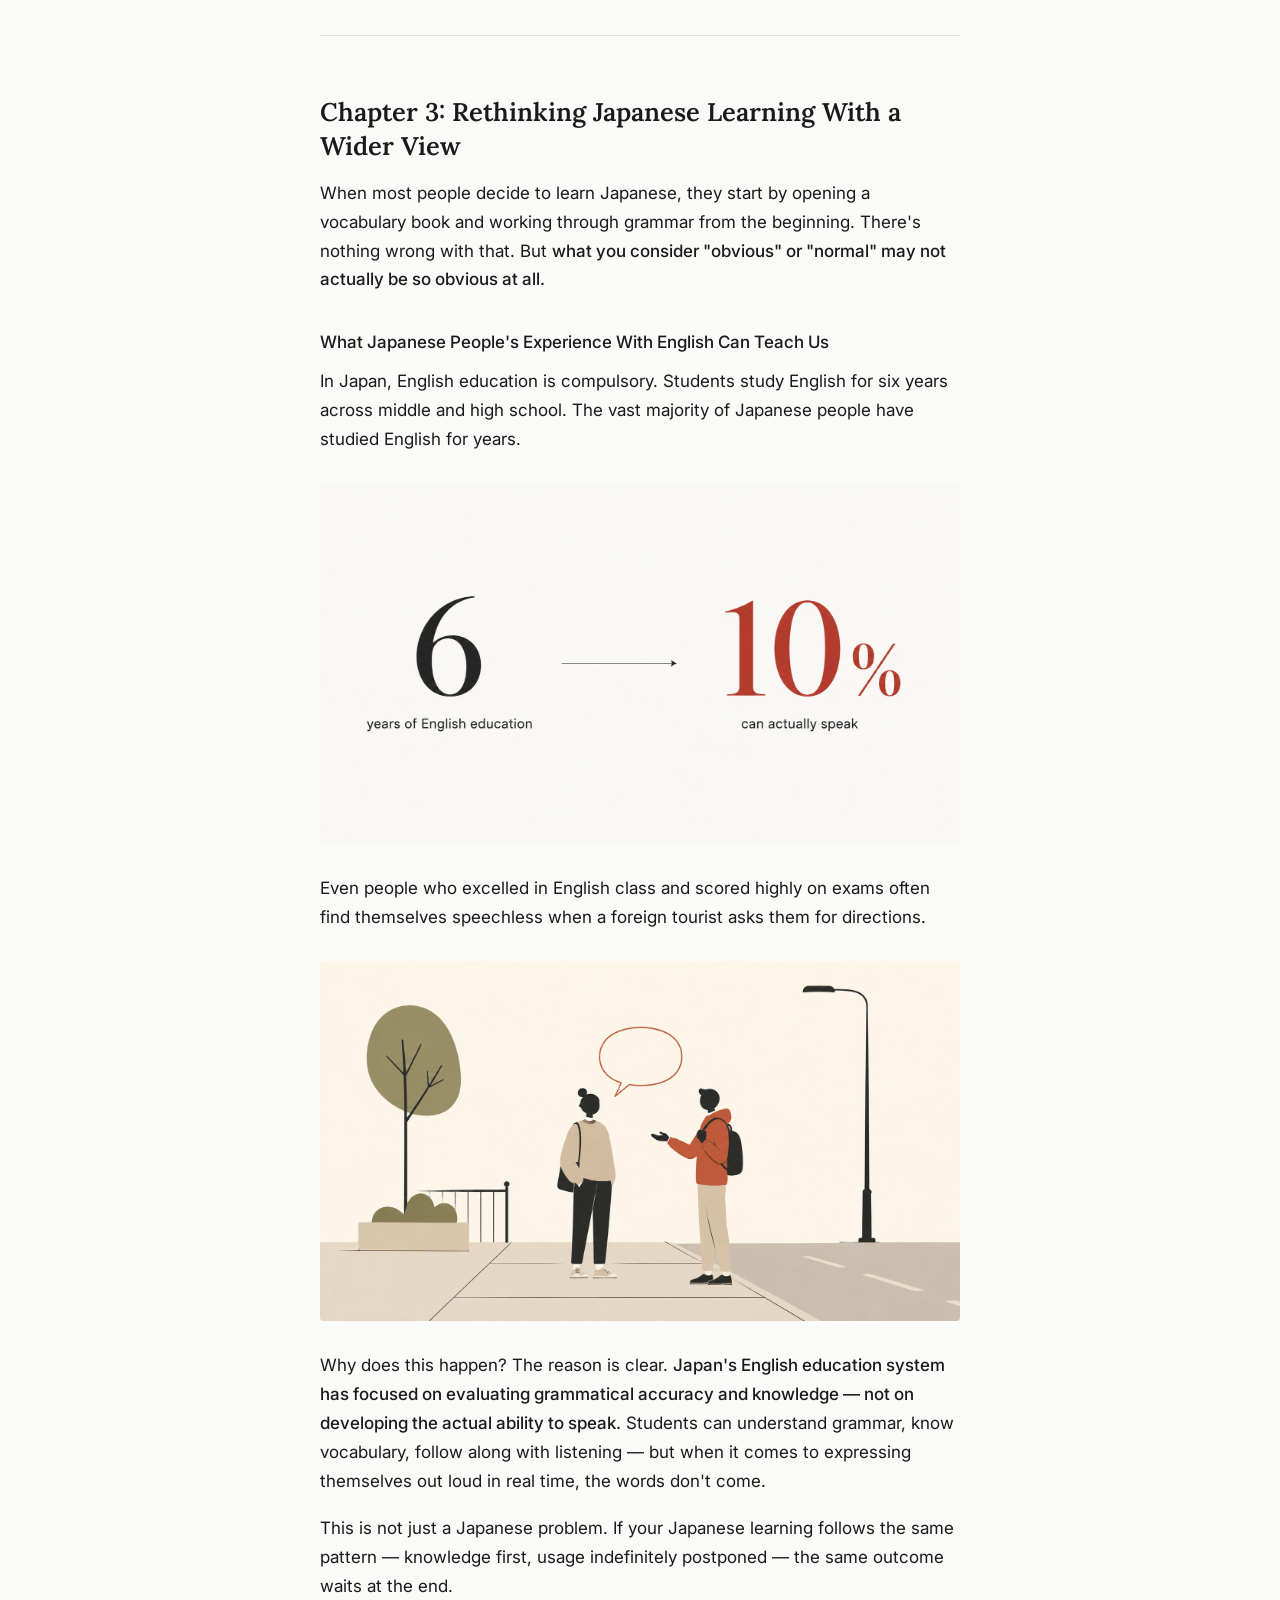
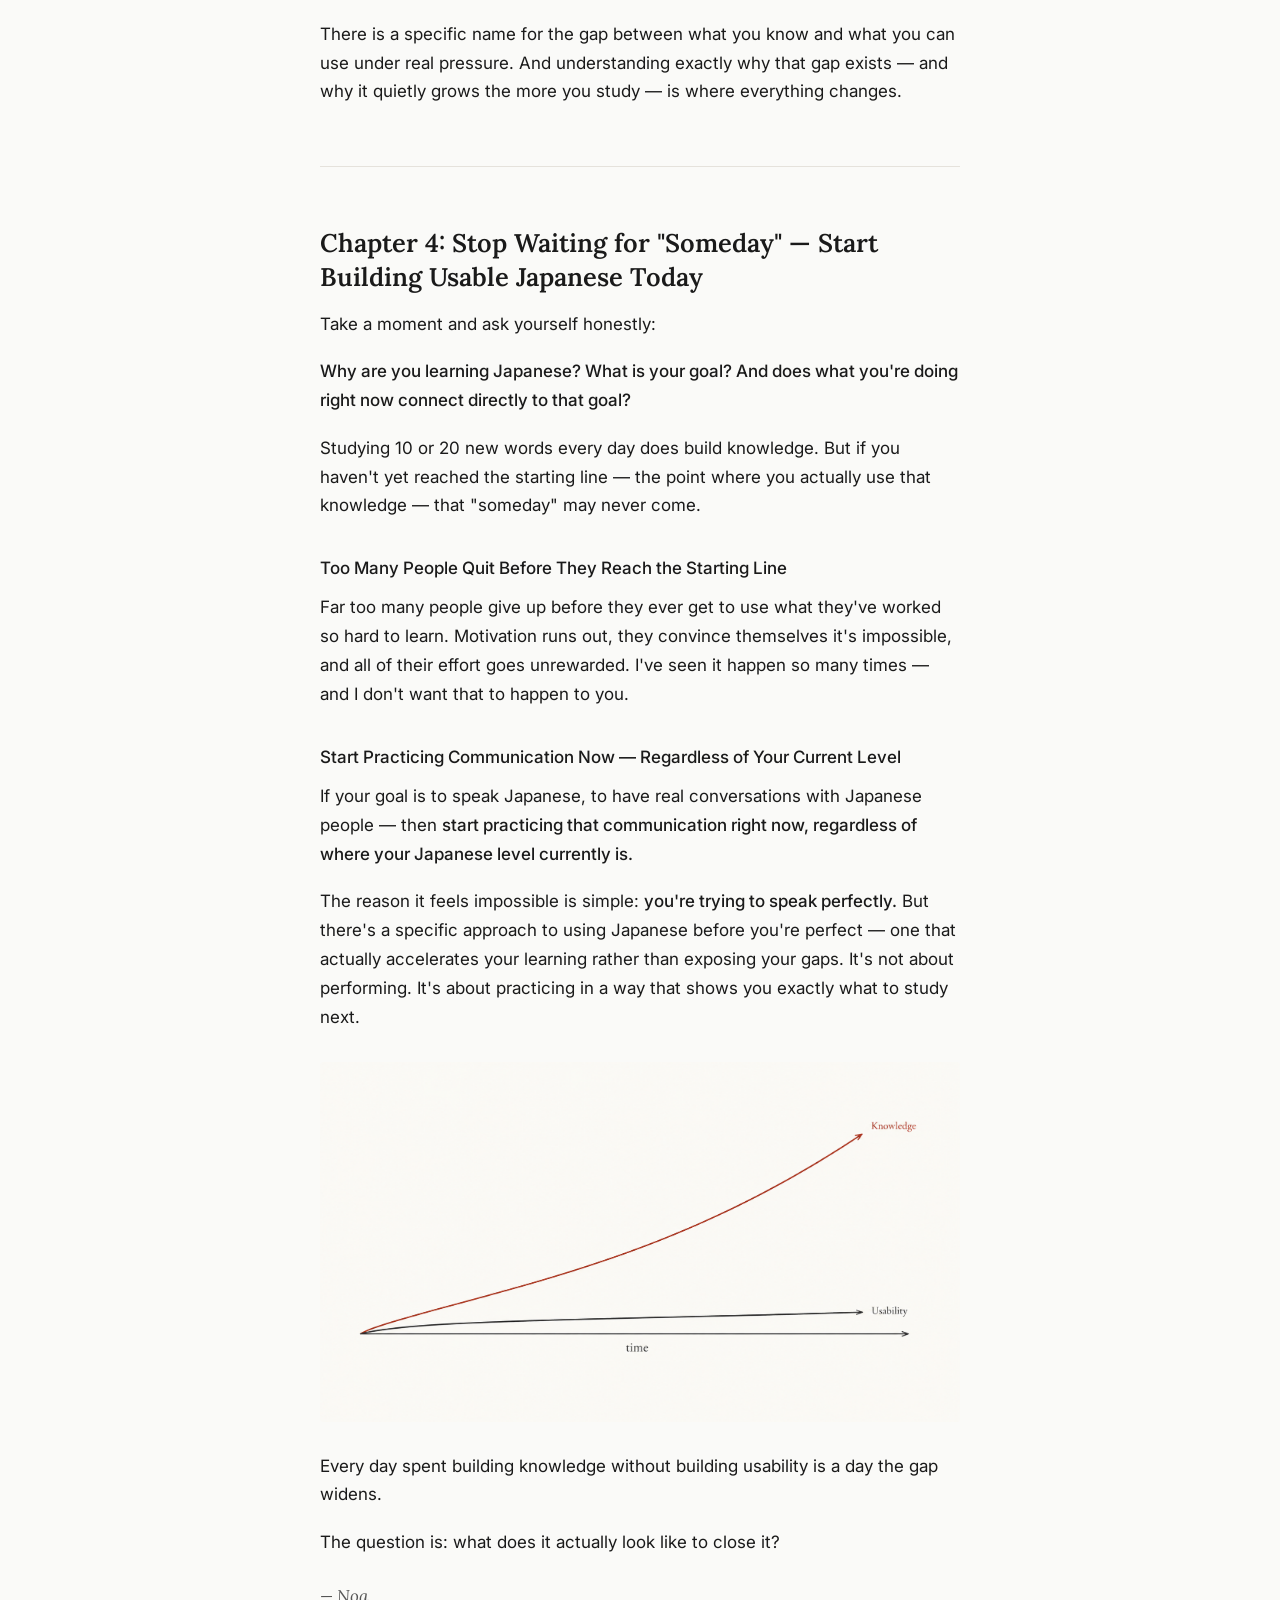
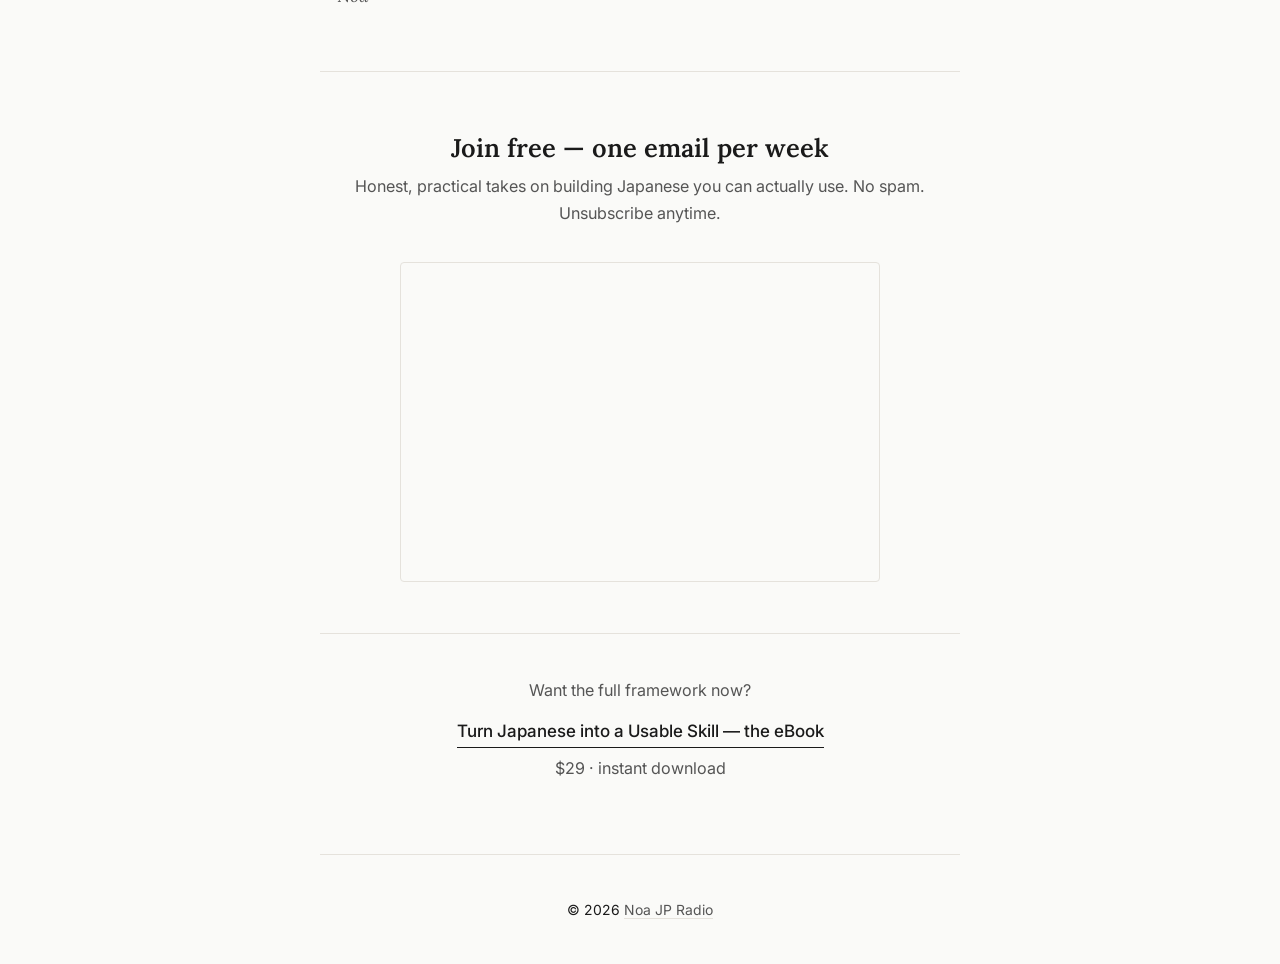
==== commit 2a3100e9: "Add visual images to LP at contextually relevant sections https://claude.ai/code/session_01JtzfWDaH6" ====
--- a/index.html
+++ b/index.html
@@ -71,11 +71,15 @@
       <h3>What Japanese People's Experience With English Can Teach Us</h3>
       <p>In Japan, English education is compulsory. Students study English for six years across middle and high school. The vast majority of Japanese people have studied English for years.</p>
 
-      <div class="stat-block">
-        <span class="stat-number">fewer than 10%</span>
-        <p>of Japanese people can communicate in English at a practical level — even after 6 years of compulsory education.</p>
-        <p>Even people who excelled in English class and scored highly on exams often find themselves speechless when a foreign tourist asks them for directions.</p>
-      </div>
+      <figure class="lp-image">
+        <img src="10%25%20of%20Japanese%20people%20can%20speak.png" alt="6 years of English education → only 10% can actually speak">
+      </figure>
+
+      <p>Even people who excelled in English class and scored highly on exams often find themselves speechless when a foreign tourist asks them for directions.</p>
+
+      <figure class="lp-image">
+        <img src="Can%27t%20reply.png" alt="A person unable to respond when spoken to in the street">
+      </figure>
 
       <p>Why does this happen? The reason is clear. <strong>Japan's English education system has focused on evaluating grammatical accuracy and knowledge — not on developing the actual ability to speak.</strong> Students can understand grammar, know vocabulary, follow along with listening — but when it comes to expressing themselves out loud in real time, the words don't come.</p>
       <p>This is not just a Japanese problem. If your Japanese learning follows the same pattern — knowledge first, usage indefinitely postponed — the same outcome waits at the end.</p>
@@ -95,6 +99,10 @@
       <h3>Start Practicing Communication Now — Regardless of Your Current Level</h3>
       <p>If your goal is to speak Japanese, to have real conversations with Japanese people — then <strong>start practicing that communication right now, regardless of where your Japanese level currently is.</strong></p>
       <p>The reason it feels impossible is simple: <strong>you're trying to speak perfectly.</strong> But there's a specific approach to using Japanese before you're perfect — one that actually accelerates your learning rather than exposing your gaps. It's not about performing. It's about practicing in a way that shows you exactly what to study next.</p>
+      <figure class="lp-image">
+        <img src="Knowledge%20Usability.png" alt="Chart showing Knowledge growing much faster than Usability over time">
+      </figure>
+
       <p>Every day spent building knowledge without building usability is a day the gap widens.</p>
       <p>The question is: what does it actually look like to close it?</p>
       <p class="closing-line">— Noa</p>
--- a/style.css
+++ b/style.css
@@ -247,6 +247,18 @@
   margin-bottom: 0;
 }
 
+/* LP images */
+.lp-image {
+  margin: 1.75rem 0;
+}
+
+.lp-image img {
+  width: 100%;
+  height: auto;
+  display: block;
+  border-radius: 4px;
+}
+
 /* Footer */
 footer {
   padding: 2.5rem 0;
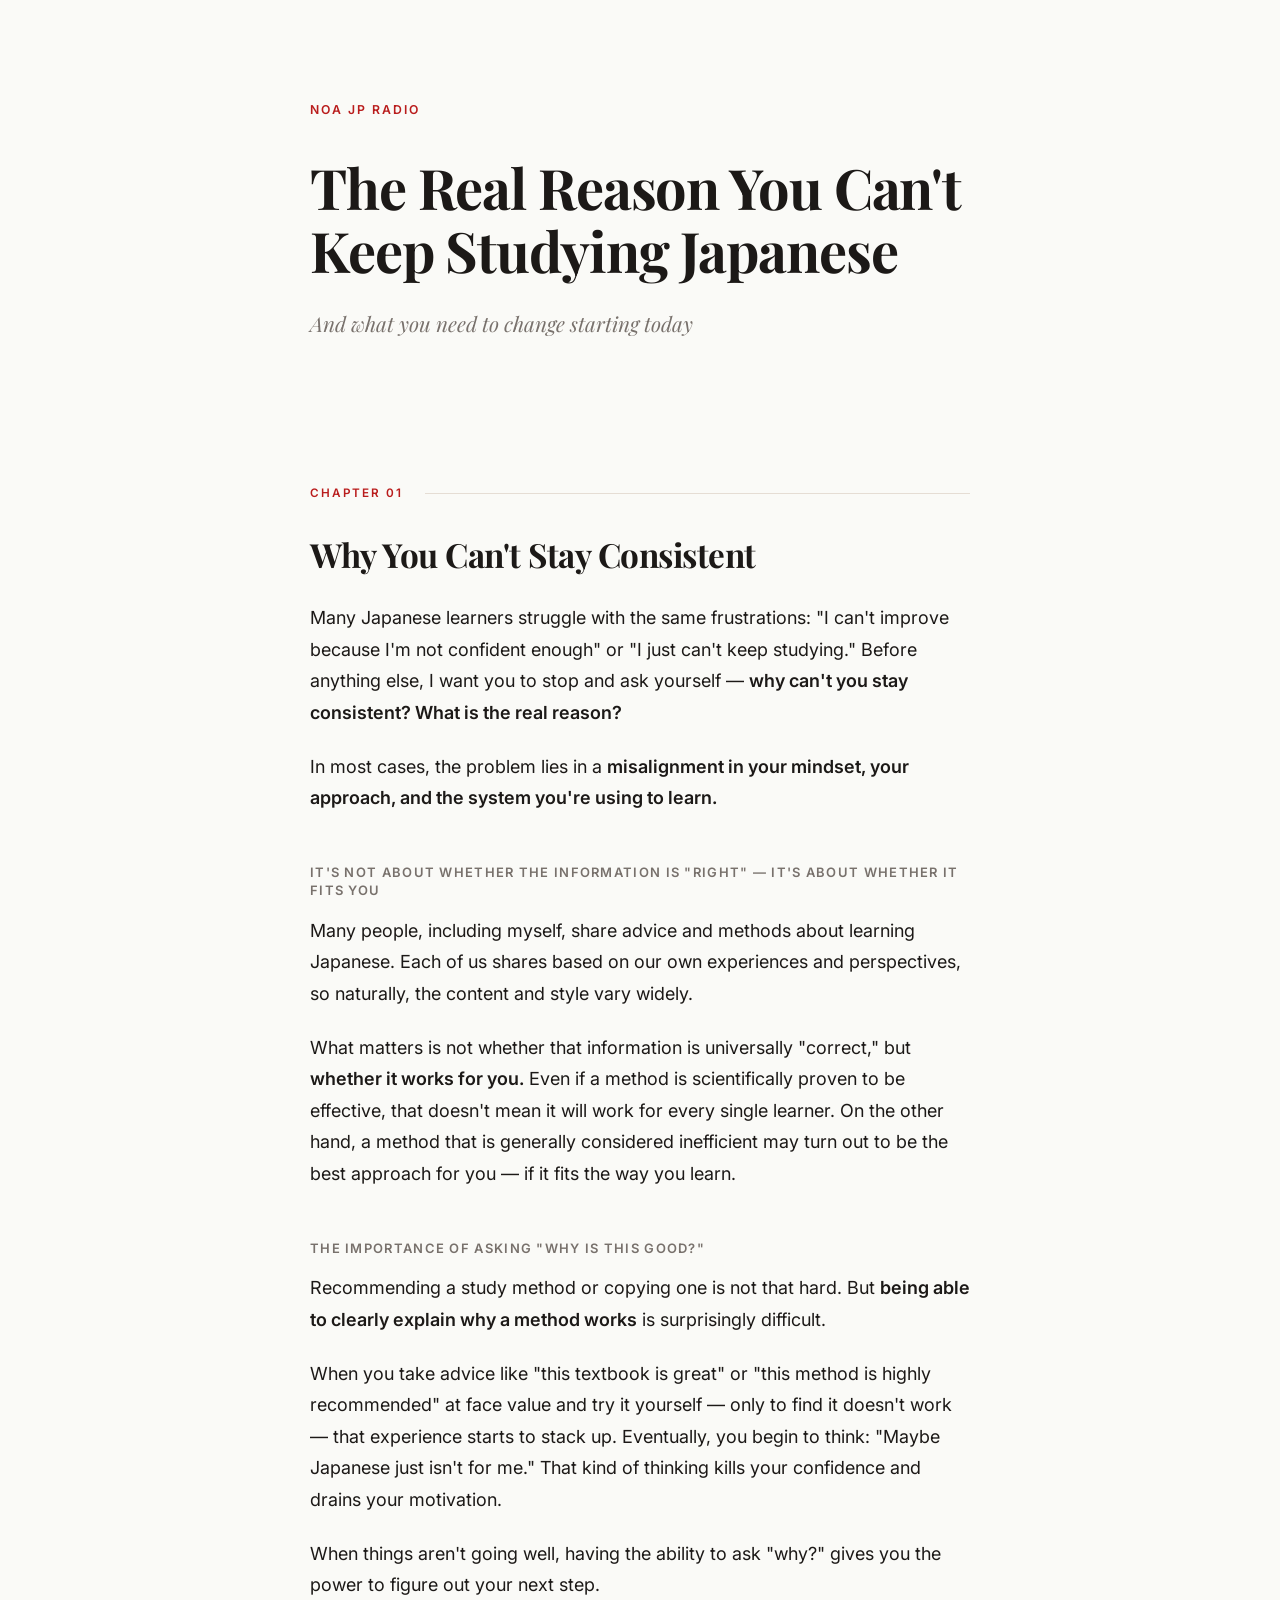
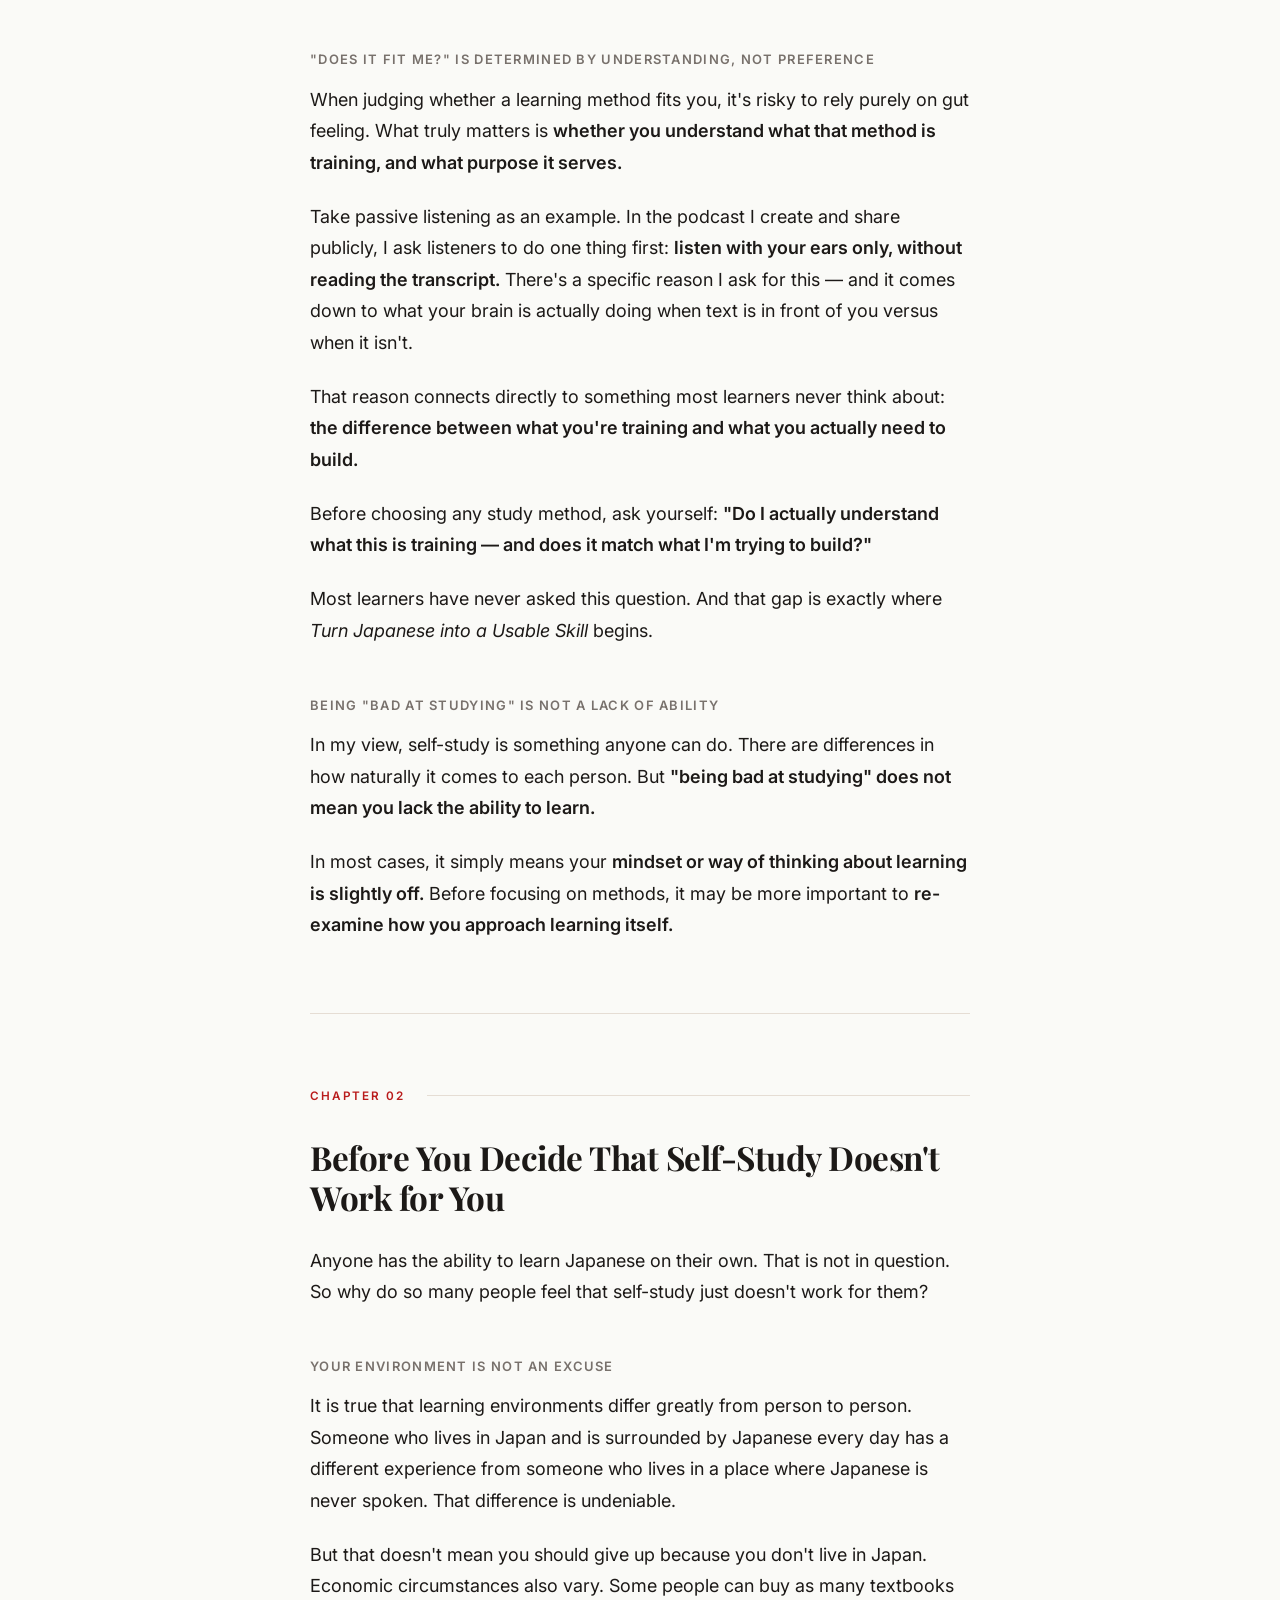
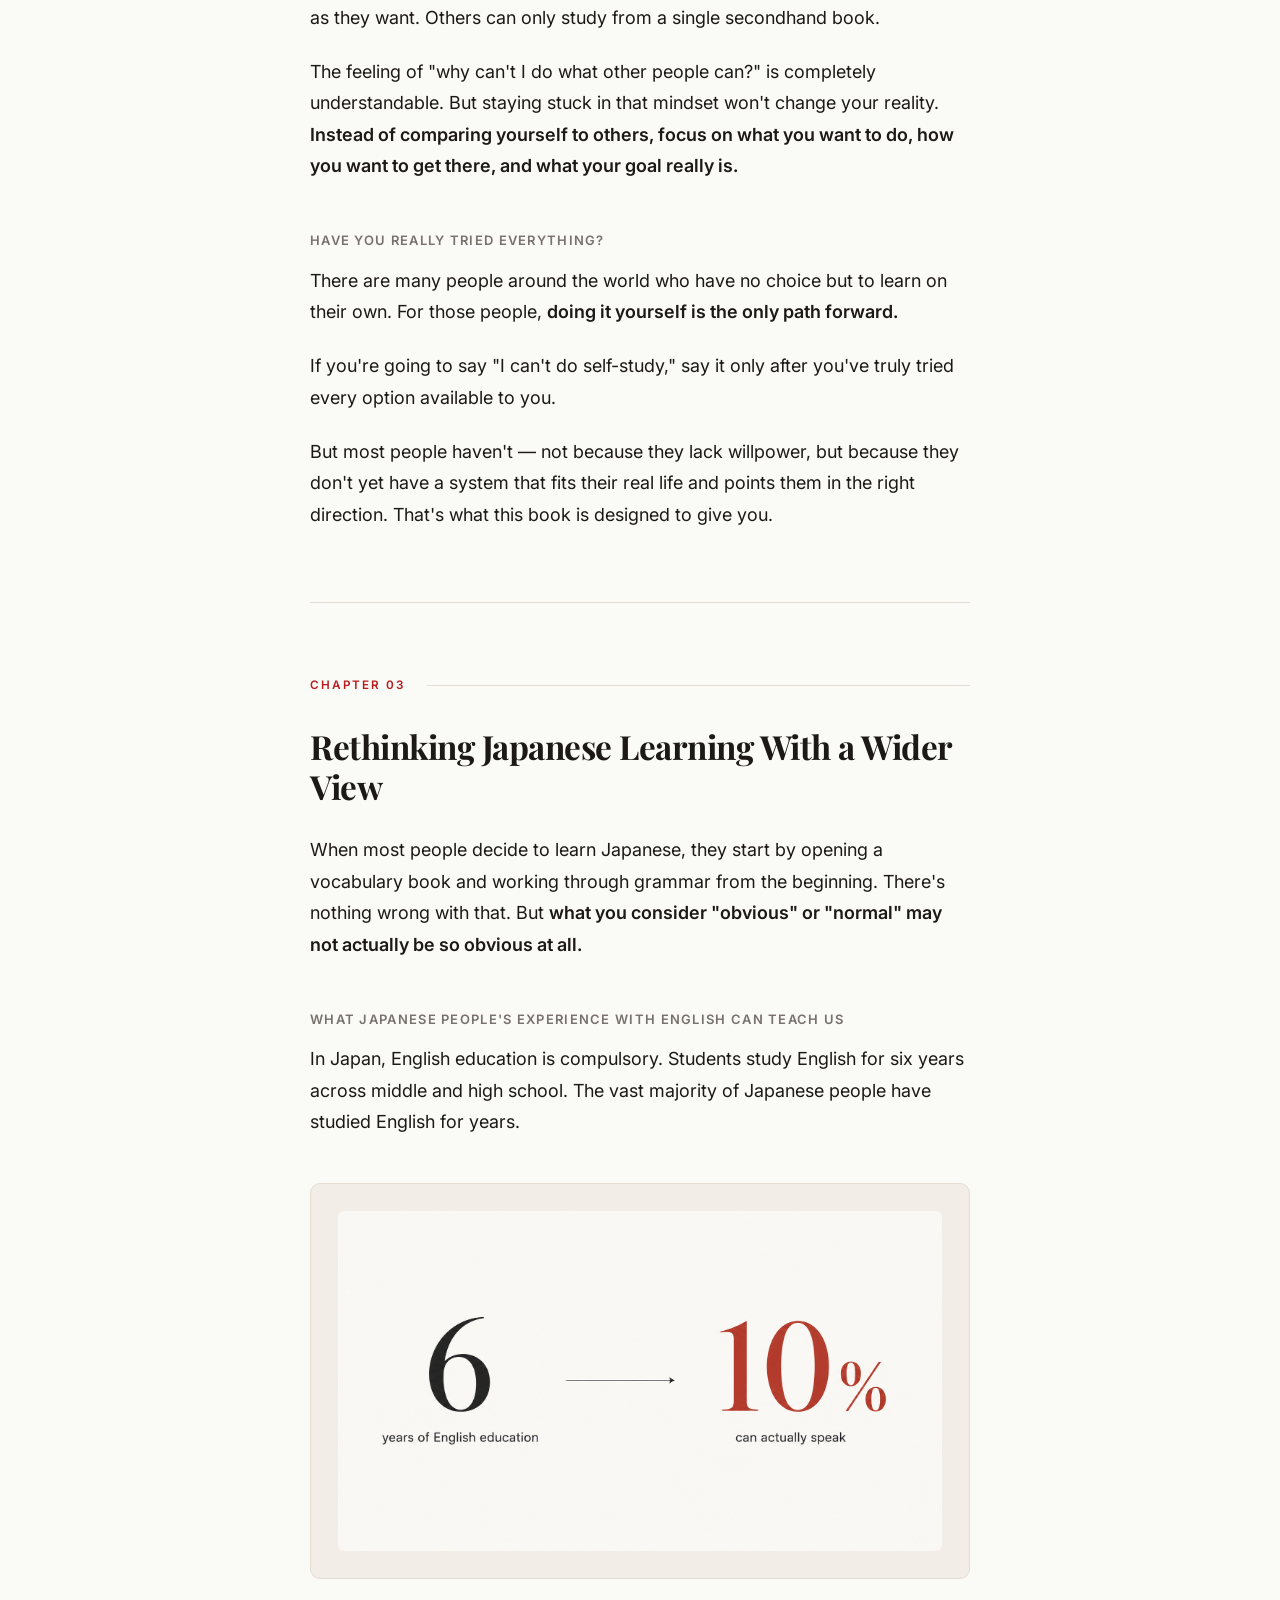
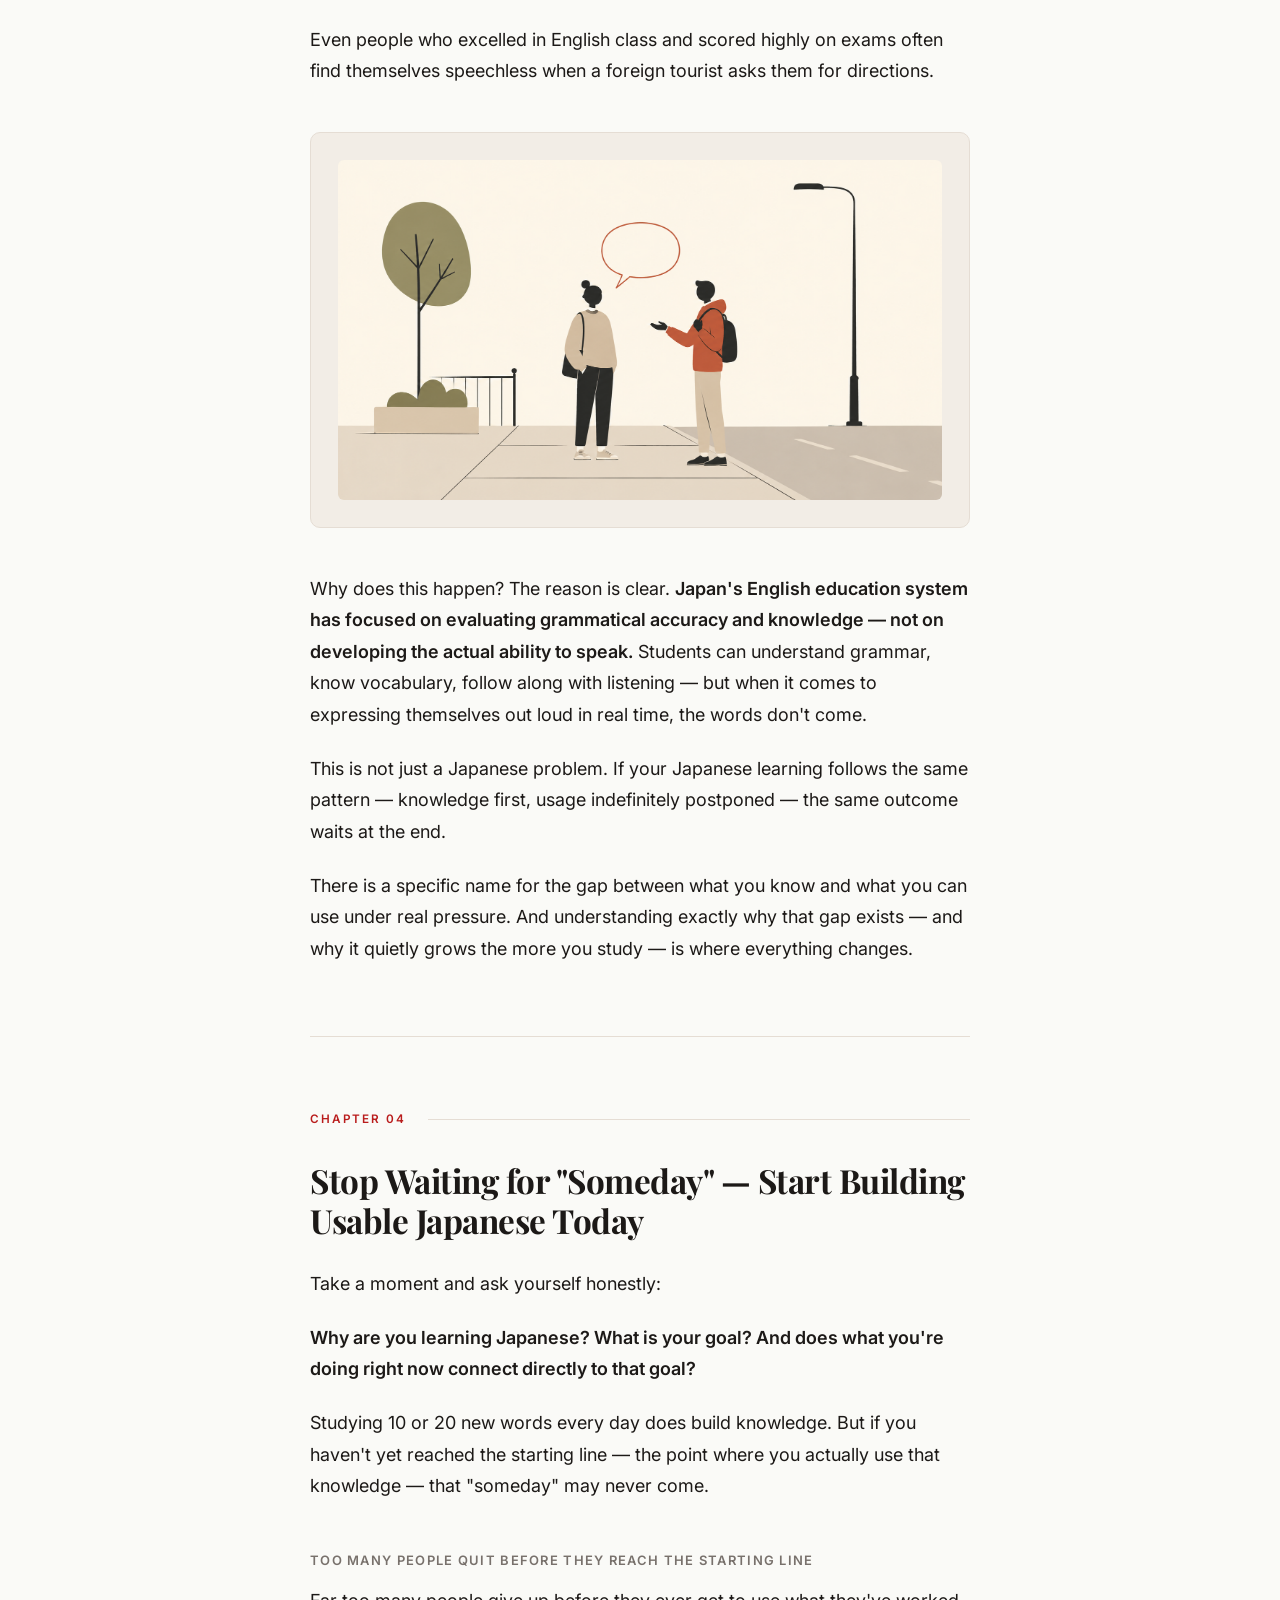
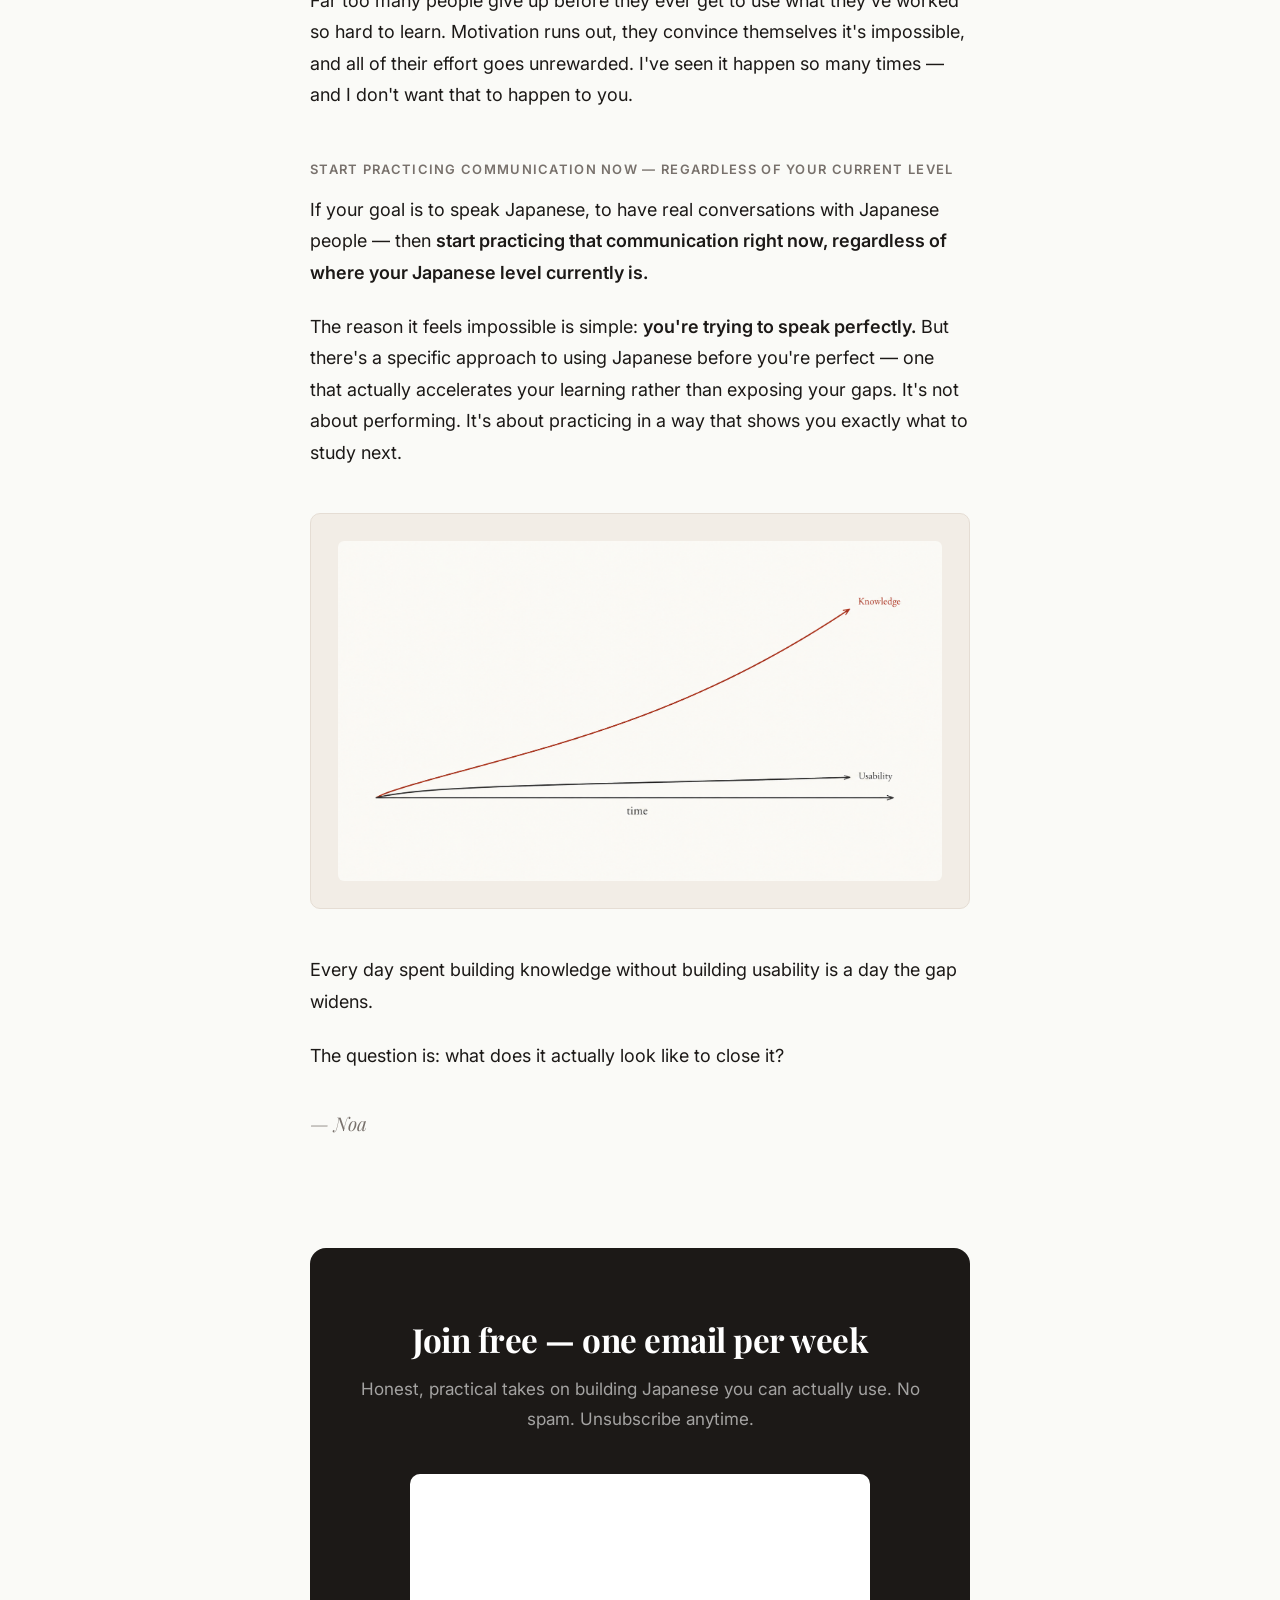
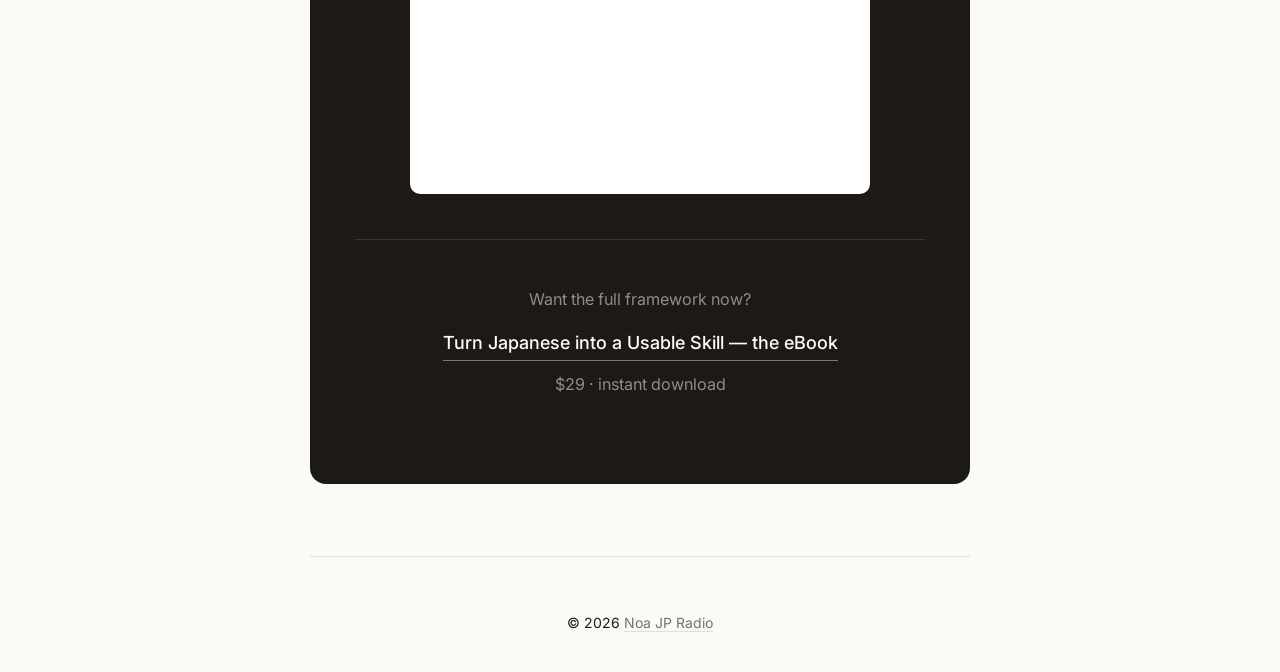
==== commit 5447255e: "Redesign LP with editorial layout and new visual identity - New fonts: Playfair Display (headlines) " ====
--- a/index.html
+++ b/index.html
@@ -11,6 +11,8 @@
   <link rel="stylesheet" href="style.css">
 </head>
 <body>
+  <div id="progress-bar"></div>
+
   <div class="container">
 
     <!-- Hero -->
@@ -21,8 +23,12 @@
     </section>
 
     <!-- Chapter 1 -->
-    <section>
-      <h2>Chapter 1: Why You Can't Stay Consistent</h2>
+    <section class="ch-section">
+      <div class="ch-label-wrap">
+        <span class="ch-label">Chapter 01</span>
+        <span class="ch-rule"></span>
+      </div>
+      <h2>Why You Can't Stay Consistent</h2>
       <p>Many Japanese learners struggle with the same frustrations: "I can't improve because I'm not confident enough" or "I just can't keep studying." Before anything else, I want you to stop and ask yourself — <strong>why can't you stay consistent? What is the real reason?</strong></p>
       <p>In most cases, the problem lies in a <strong>misalignment in your mindset, your approach, and the system you're using to learn.</strong></p>
 
@@ -48,8 +54,12 @@
     </section>
 
     <!-- Chapter 2 -->
-    <section>
-      <h2>Chapter 2: Before You Decide That Self-Study Doesn't Work for You</h2>
+    <section class="ch-section">
+      <div class="ch-label-wrap">
+        <span class="ch-label">Chapter 02</span>
+        <span class="ch-rule"></span>
+      </div>
+      <h2>Before You Decide That Self-Study Doesn't Work for You</h2>
       <p>Anyone has the ability to learn Japanese on their own. That is not in question. So why do so many people feel that self-study just doesn't work for them?</p>
 
       <h3>Your Environment Is Not an Excuse</h3>
@@ -64,8 +74,12 @@
     </section>
 
     <!-- Chapter 3 -->
-    <section>
-      <h2>Chapter 3: Rethinking Japanese Learning With a Wider View</h2>
+    <section class="ch-section">
+      <div class="ch-label-wrap">
+        <span class="ch-label">Chapter 03</span>
+        <span class="ch-rule"></span>
+      </div>
+      <h2>Rethinking Japanese Learning With a Wider View</h2>
       <p>When most people decide to learn Japanese, they start by opening a vocabulary book and working through grammar from the beginning. There's nothing wrong with that. But <strong>what you consider "obvious" or "normal" may not actually be so obvious at all.</strong></p>
 
       <h3>What Japanese People's Experience With English Can Teach Us</h3>
@@ -87,8 +101,12 @@
     </section>
 
     <!-- Chapter 4 -->
-    <section>
-      <h2>Chapter 4: Stop Waiting for "Someday" — Start Building Usable Japanese Today</h2>
+    <section class="ch-section">
+      <div class="ch-label-wrap">
+        <span class="ch-label">Chapter 04</span>
+        <span class="ch-rule"></span>
+      </div>
+      <h2>Stop Waiting for "Someday" — Start Building Usable Japanese Today</h2>
       <p>Take a moment and ask yourself honestly:</p>
       <p><strong>Why are you learning Japanese? What is your goal? And does what you're doing right now connect directly to that goal?</strong></p>
       <p>Studying 10 or 20 new words every day does build knowledge. But if you haven't yet reached the starting line — the point where you actually use that knowledge — that "someday" may never come.</p>
@@ -108,7 +126,7 @@
       <p class="closing-line">— Noa</p>
     </section>
 
-    <!-- Main CTA: Substack subscribe -->
+    <!-- CTA -->
     <section class="cta-section">
       <h2>Join free — one email per week</h2>
       <p class="cta-sub">Honest, practical takes on building Japanese you can actually use. No spam. Unsubscribe anytime.</p>
@@ -121,7 +139,6 @@
         </iframe>
       </div>
 
-      <!-- Secondary CTA: eBook -->
       <div class="secondary-cta">
         <p>Want the full framework now?</p>
         <a class="ebook-link" href="https://ko-fi.com/s/d4d7653a0b" target="_blank" rel="noopener">
@@ -136,5 +153,27 @@
     </footer>
 
   </div>
+
+  <script>
+    const bar = document.getElementById('progress-bar');
+    window.addEventListener('scroll', () => {
+      const total = document.documentElement.scrollHeight - window.innerHeight;
+      bar.style.width = Math.min(100, (window.scrollY / total) * 100) + '%';
+    }, { passive: true });
+
+    const observer = new IntersectionObserver((entries) => {
+      entries.forEach(entry => {
+        if (entry.isIntersecting) {
+          entry.target.classList.add('visible');
+          observer.unobserve(entry.target);
+        }
+      });
+    }, { threshold: 0.1 });
+
+    document.querySelectorAll('.ch-label-wrap, h2, h3, .lp-image').forEach(el => {
+      el.classList.add('fade-up');
+      observer.observe(el);
+    });
+  </script>
 </body>
 </html>
--- a/style.css
+++ b/style.css
@@ -1,4 +1,4 @@
-@import url('https://fonts.googleapis.com/css2?family=Lora:ital,wght@0,400;0,600;1,400&family=Inter:wght@400;500&display=swap');
+@import url('https://fonts.googleapis.com/css2?family=Playfair+Display:ital,wght@0,700;1,400&family=Inter:wght@400;500;600&display=swap');
 
 *, *::before, *::after {
   box-sizing: border-box;
@@ -7,16 +7,17 @@
 }
 
 :root {
-  --bg: #FAFAF8;
-  --text: #1a1a1a;
-  --text-muted: #555;
-  --accent: #B83A2A;
-  --border: #E5E2DC;
-  --max-w: 640px;
+  --bg: #FAFAF7;
+  --text: #1C1917;
+  --text-muted: #78716C;
+  --accent: #B91C1C;
+  --surface: #F2EDE6;
+  --border: #E5DDD4;
+  --max-w: 660px;
 }
 
 html {
-  font-size: 17px;
+  font-size: 18px;
   -webkit-text-size-adjust: 100%;
 }
 
@@ -24,8 +25,20 @@
   background: var(--bg);
   color: var(--text);
   font-family: 'Inter', system-ui, sans-serif;
-  line-height: 1.7;
-  padding: 0 1.25rem;
+  line-height: 1.75;
+  padding: 0 1.5rem;
+}
+
+/* Reading progress bar */
+#progress-bar {
+  position: fixed;
+  top: 0;
+  left: 0;
+  width: 0%;
+  height: 3px;
+  background: var(--accent);
+  z-index: 1000;
+  transition: width 0.1s linear;
 }
 
 /* Layout */
@@ -36,33 +49,94 @@
 
 /* Sections */
 section {
-  padding: 3.5rem 0;
-}
-
-section + section {
+  padding: 4rem 0;
+}
+
+.ch-section + .ch-section {
   border-top: 1px solid var(--border);
 }
 
+/* Hero */
+.hero {
+  padding: 5.5rem 0 4rem;
+}
+
+.hero-tag {
+  font-size: 0.68rem;
+  font-weight: 600;
+  letter-spacing: 0.16em;
+  text-transform: uppercase;
+  color: var(--accent);
+  margin-bottom: 2rem;
+}
+
+h1 {
+  font-family: 'Playfair Display', Georgia, serif;
+  font-size: clamp(2.1rem, 6vw, 3.1rem);
+  font-weight: 700;
+  line-height: 1.12;
+  letter-spacing: -0.02em;
+  color: var(--text);
+  margin-bottom: 1.5rem;
+}
+
+.hero-sub {
+  font-family: 'Playfair Display', Georgia, serif;
+  font-style: italic;
+  font-size: 1.15rem;
+  color: var(--text-muted);
+  line-height: 1.5;
+}
+
+/* Chapter label */
+.ch-label-wrap {
+  display: flex;
+  align-items: center;
+  gap: 1.25rem;
+  margin-bottom: 1.75rem;
+}
+
+.ch-label {
+  font-size: 0.65rem;
+  font-weight: 600;
+  letter-spacing: 0.16em;
+  text-transform: uppercase;
+  color: var(--accent);
+  white-space: nowrap;
+  flex-shrink: 0;
+}
+
+.ch-rule {
+  flex: 1;
+  height: 1px;
+  background: var(--border);
+}
+
 /* Typography */
-h1 {
-  font-family: 'Lora', Georgia, serif;
-  font-size: clamp(1.75rem, 5vw, 2.4rem);
+h2 {
+  font-family: 'Playfair Display', Georgia, serif;
+  font-size: clamp(1.4rem, 4vw, 1.85rem);
+  font-weight: 700;
+  line-height: 1.2;
+  letter-spacing: -0.015em;
+  color: var(--text);
+  margin-bottom: 1.5rem;
+}
+
+h3 {
+  font-family: 'Inter', system-ui, sans-serif;
+  font-size: 0.72rem;
   font-weight: 600;
-  line-height: 1.25;
-  letter-spacing: -0.01em;
-  margin-bottom: 1rem;
-}
-
-h2 {
-  font-family: 'Lora', Georgia, serif;
-  font-size: clamp(1.2rem, 3.5vw, 1.5rem);
-  font-weight: 600;
-  line-height: 1.3;
-  margin-bottom: 1rem;
+  letter-spacing: 0.1em;
+  text-transform: uppercase;
+  color: var(--text-muted);
+  margin-top: 2.75rem;
+  margin-bottom: 0.85rem;
+  line-height: 1.4;
 }
 
 p {
-  margin-bottom: 1.1rem;
+  margin-bottom: 1.25rem;
   color: var(--text);
 }
 
@@ -71,224 +145,156 @@
 }
 
 strong {
-  font-weight: 500;
-  color: var(--text);
-}
-
-/* Hero */
-.hero {
-  padding: 4.5rem 0 3.5rem;
-  border-top: none;
-}
-
-.hero-tag {
-  font-size: 0.8rem;
-  font-weight: 500;
-  letter-spacing: 0.1em;
-  text-transform: uppercase;
-  color: var(--accent);
-  margin-bottom: 1.25rem;
-}
-
-.hero-sub {
-  font-size: 1.1rem;
-  color: var(--text-muted);
-  margin-top: 0.75rem;
+  font-weight: 600;
+  color: var(--text);
+}
+
+em {
   font-style: italic;
-  font-family: 'Lora', Georgia, serif;
-}
-
-/* Stat block */
-.stat-block {
-  background: #fff;
+}
+
+.closing-line {
+  font-family: 'Playfair Display', Georgia, serif;
+  font-style: italic;
+  font-size: 1.05rem;
+  color: var(--text-muted);
+  margin-top: 2rem;
+}
+
+/* LP images */
+.lp-image {
+  margin: 2.5rem 0;
+  width: 100%;
+  max-width: 100%;
+  background: var(--surface);
   border: 1px solid var(--border);
-  border-left: 3px solid var(--accent);
-  padding: 1.5rem 1.75rem;
-  margin: 1.75rem 0;
-  border-radius: 2px;
-}
-
-.stat-block p {
-  margin-bottom: 0.6rem;
-  font-size: 1rem;
-}
-
-.stat-number {
-  font-family: 'Lora', Georgia, serif;
-  font-size: 2rem;
-  font-weight: 600;
-  color: var(--accent);
+  border-radius: 10px;
+  padding: 1.5rem;
+}
+
+.lp-image img {
+  width: 100%;
+  max-width: 100%;
+  height: auto;
   display: block;
-  margin-bottom: 0.25rem;
-}
-
-h3 {
-  font-family: 'Inter', system-ui, sans-serif;
-  font-size: 1rem;
-  font-weight: 500;
-  margin-top: 2rem;
-  margin-bottom: 0.6rem;
-  color: var(--text);
-}
-
-.closing-line {
-  font-style: italic;
-  font-family: 'Lora', Georgia, serif;
-  color: var(--text-muted);
-  margin-top: 1.5rem;
-}
-
-/* Insight list */
-.insight-list {
-  list-style: none;
-  margin: 1.5rem 0;
-}
-
-.insight-list li {
-  padding: 1.25rem 0;
-  border-bottom: 1px solid var(--border);
-  padding-left: 1.5rem;
-  position: relative;
-}
-
-.insight-list li::before {
-  content: '—';
-  position: absolute;
-  left: 0;
-  color: var(--accent);
-  font-weight: 600;
-}
-
-.insight-list li:last-child {
-  border-bottom: none;
-}
-
-.insight-label {
-  display: block;
-  font-weight: 500;
-  margin-bottom: 0.3rem;
-}
-
-.insight-detail {
-  color: var(--text-muted);
-  font-size: 0.95rem;
-  margin-bottom: 0;
-}
-
-/* About */
-.about-sig {
-  margin-top: 1.5rem;
-  font-style: italic;
-  font-family: 'Lora', Georgia, serif;
-  color: var(--text-muted);
+  border-radius: 6px;
 }
 
 /* CTA section */
 .cta-section {
   text-align: center;
+  background: var(--text);
+  border-radius: 16px;
+  padding: 4rem 2.5rem;
+  margin-top: 2rem;
+  border-top: none;
 }
 
 .cta-section h2 {
-  margin-bottom: 0.5rem;
+  color: #fff;
+  margin-bottom: 0.75rem;
 }
 
 .cta-sub {
-  color: var(--text-muted);
   font-size: 0.95rem;
-  margin-bottom: 2rem;
-}
-
-/* Substack embed wrapper */
+  color: rgba(255, 255, 255, 0.6);
+  margin-bottom: 2.25rem;
+}
+
 .substack-wrapper {
   margin: 0 auto;
-  max-width: 480px;
+  max-width: 460px;
+  background: #fff;
+  border-radius: 10px;
+  overflow: hidden;
 }
 
 .substack-wrapper iframe {
   width: 100%;
-  max-width: 480px;
-  border: 1px solid var(--border) !important;
-  border-radius: 4px;
-}
-
-/* Secondary CTA */
+  display: block;
+  border: none !important;
+}
+
 .secondary-cta {
   margin-top: 2.5rem;
   padding-top: 2.5rem;
-  border-top: 1px solid var(--border);
-  text-align: center;
+  border-top: 1px solid rgba(255, 255, 255, 0.12);
 }
 
 .secondary-cta p {
-  font-size: 0.95rem;
-  color: var(--text-muted);
+  font-size: 0.9rem;
+  color: rgba(255, 255, 255, 0.5);
   margin-bottom: 0.75rem;
 }
 
 .ebook-link {
   display: inline-block;
-  color: var(--text);
+  color: #fff;
   font-weight: 500;
   text-decoration: none;
-  border-bottom: 1.5px solid var(--text);
-  padding-bottom: 1px;
-  transition: color 0.15s, border-color 0.15s;
+  border-bottom: 1px solid rgba(255, 255, 255, 0.4);
+  padding-bottom: 2px;
+  transition: border-color 0.15s;
 }
 
 .ebook-link:hover {
-  color: var(--accent);
-  border-color: var(--accent);
+  border-color: #fff;
 }
 
 .ebook-price {
-  font-size: 0.85rem;
-  color: var(--text-muted);
-  margin-top: 0.4rem;
-  margin-bottom: 0;
-}
-
-/* LP images */
-.lp-image {
-  margin: 1.75rem 0;
-}
-
-.lp-image img {
-  width: 100%;
-  height: auto;
-  display: block;
-  border-radius: 4px;
+  font-size: 0.82rem;
+  color: rgba(255, 255, 255, 0.4);
+  margin-top: 0.5rem;
 }
 
 /* Footer */
 footer {
-  padding: 2.5rem 0;
+  padding: 3rem 0 2rem;
   text-align: center;
-  font-size: 0.82rem;
+  font-size: 0.78rem;
   color: var(--text-muted);
   border-top: 1px solid var(--border);
+  margin-top: 4rem;
 }
 
 footer a {
   color: var(--text-muted);
   text-decoration: none;
   border-bottom: 1px solid var(--border);
+}
+
+/* Scroll animations */
+.fade-up {
+  opacity: 0;
+  transform: translateY(20px);
+  transition: opacity 0.55s ease, transform 0.55s ease;
+}
+
+.fade-up.visible {
+  opacity: 1;
+  transform: translateY(0);
 }
 
 /* Mobile */
 @media (max-width: 480px) {
   html {
-    font-size: 16px;
+    font-size: 17px;
+  }
+
+  body {
+    padding: 0 1.25rem;
   }
 
   .hero {
-    padding: 3rem 0 2.5rem;
+    padding: 3.5rem 0 3rem;
   }
 
   section {
-    padding: 2.75rem 0;
-  }
-
-  .stat-block {
-    padding: 1.25rem 1.25rem;
-  }
-}
+    padding: 3rem 0;
+  }
+
+  .cta-section {
+    padding: 3rem 1.75rem;
+    border-radius: 12px;
+  }
+}
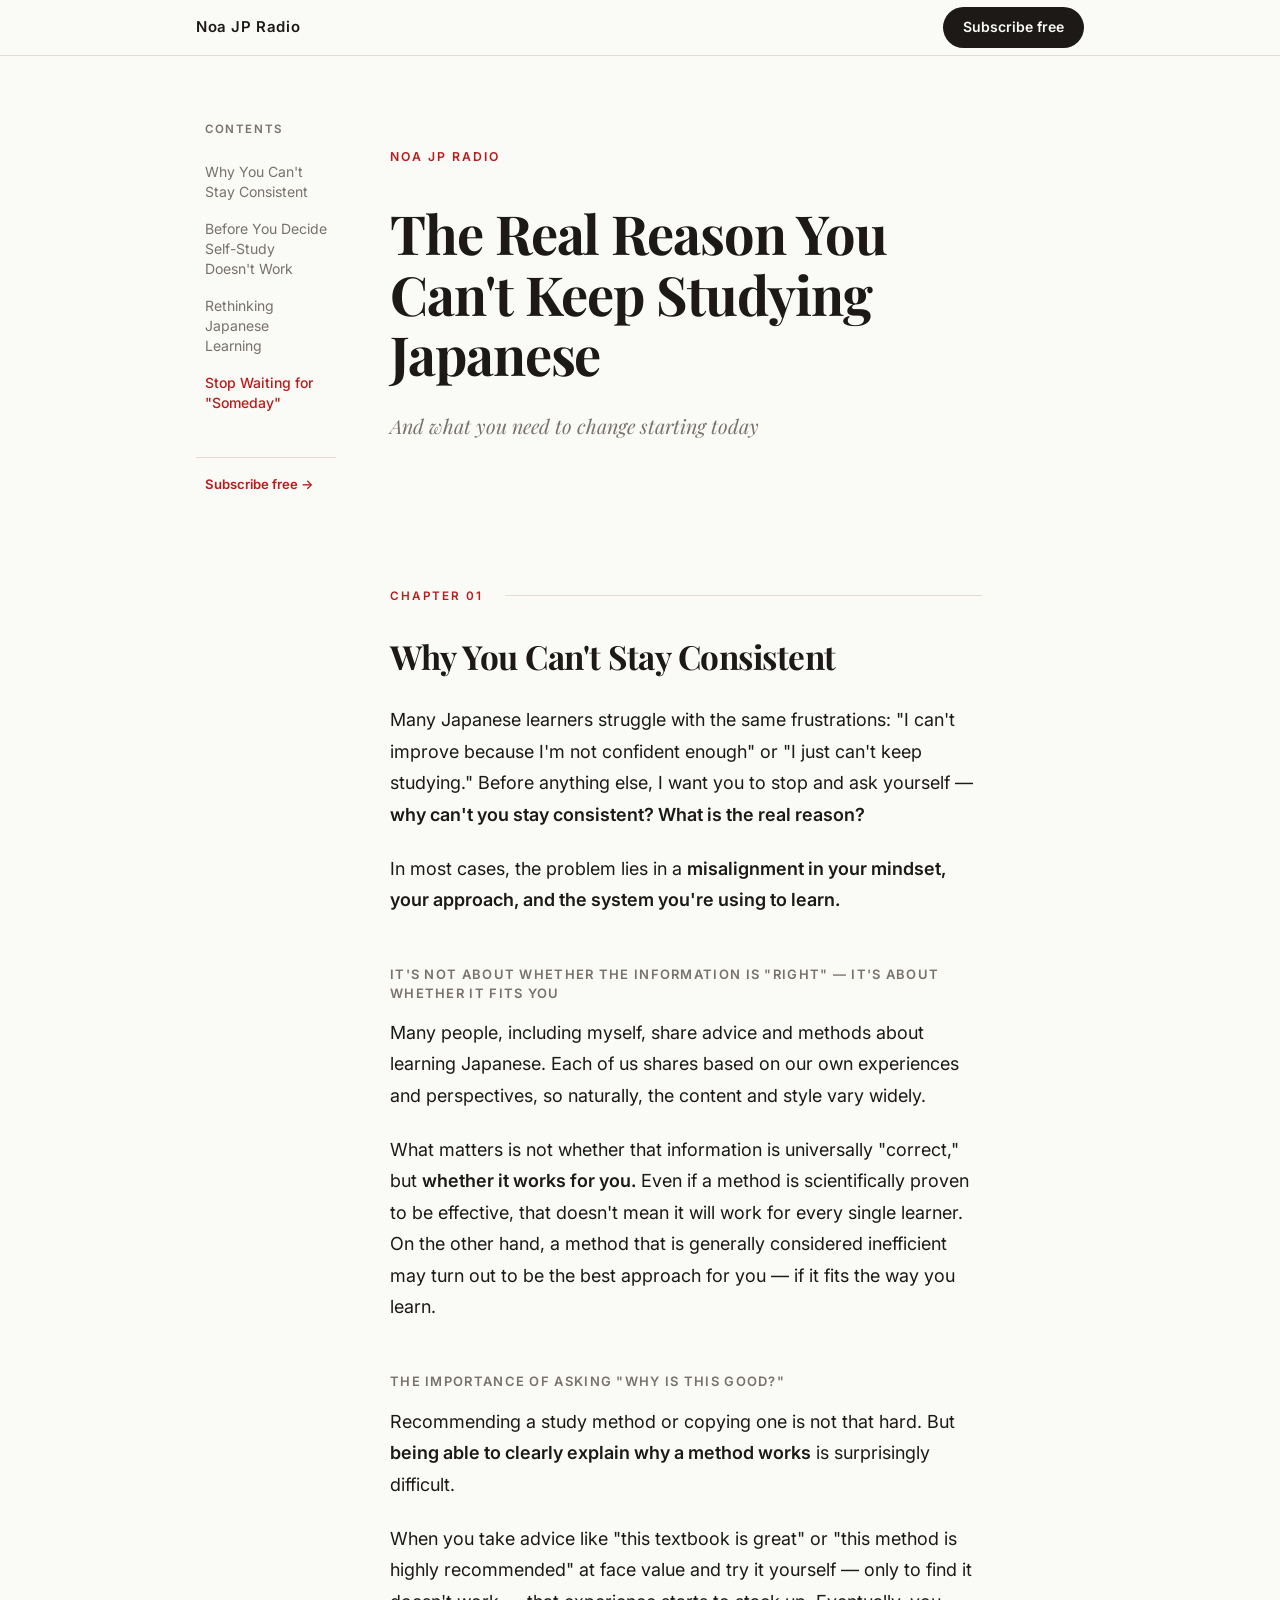
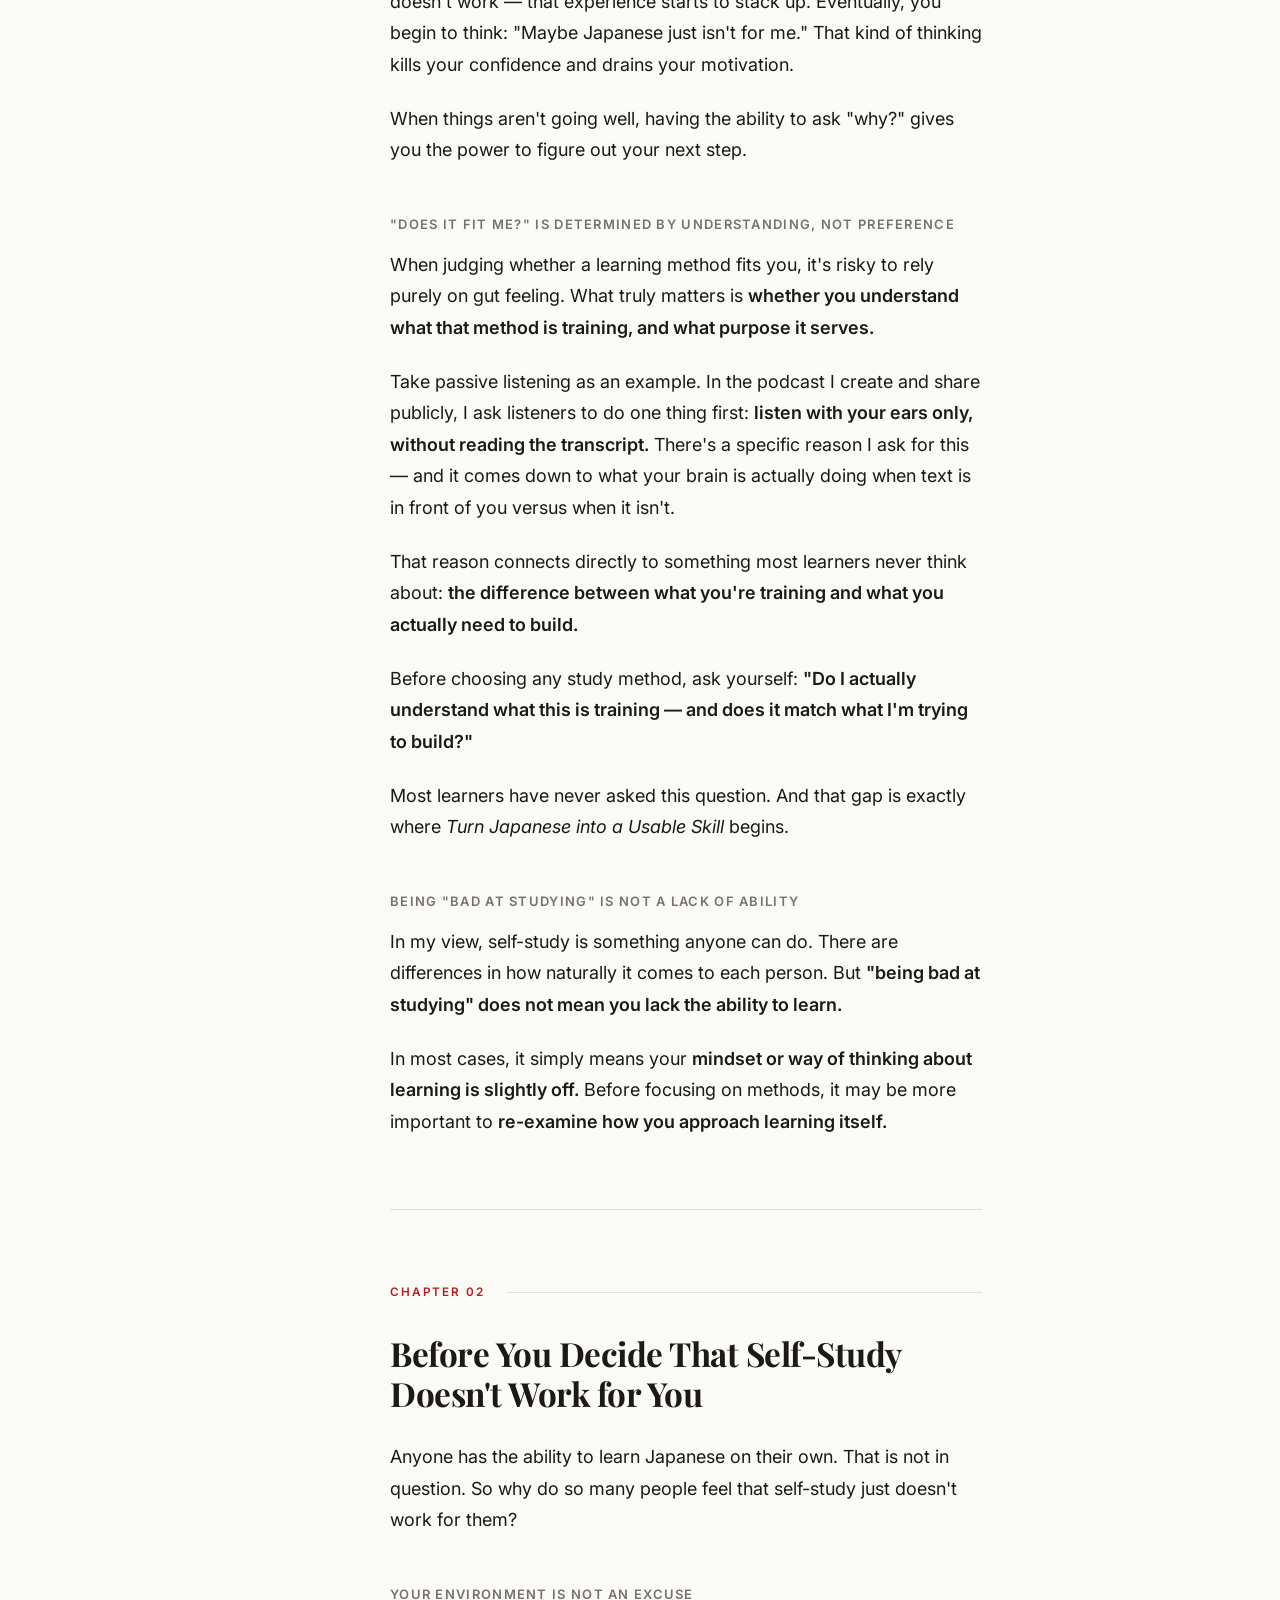
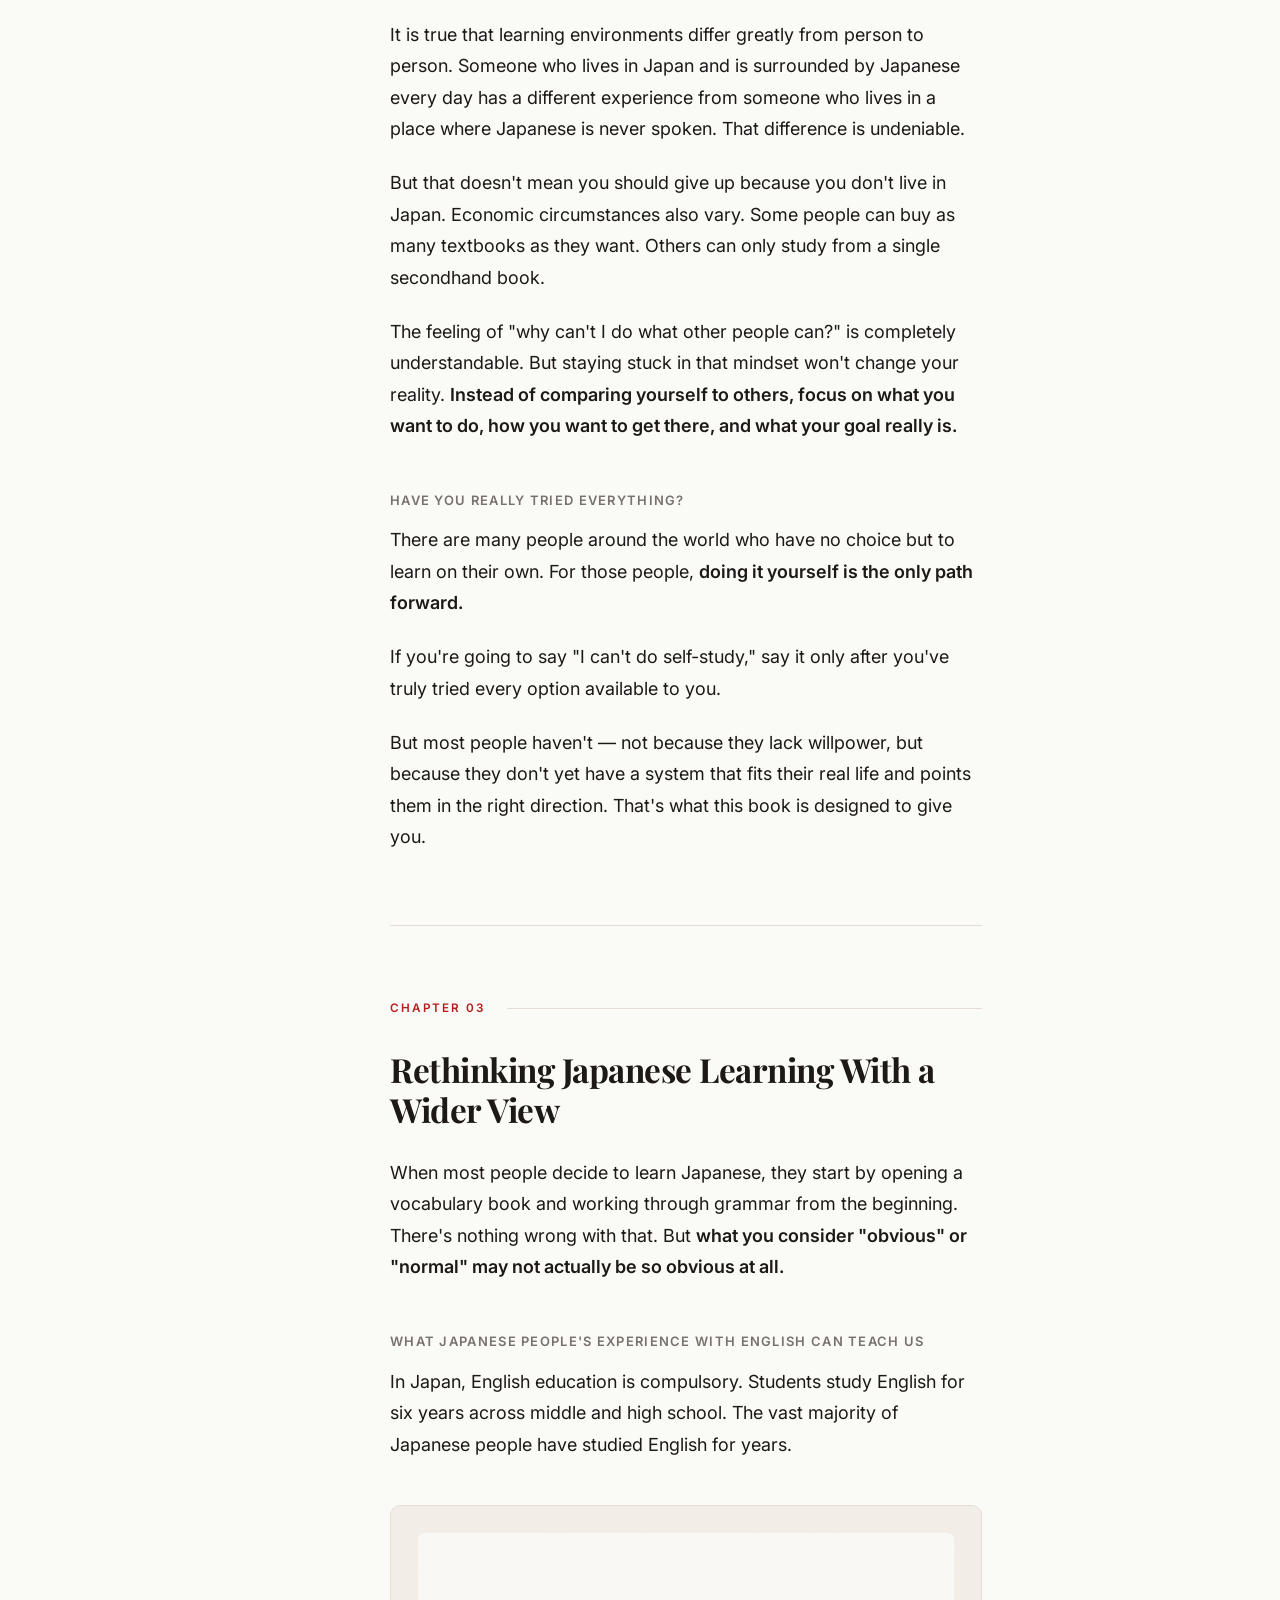
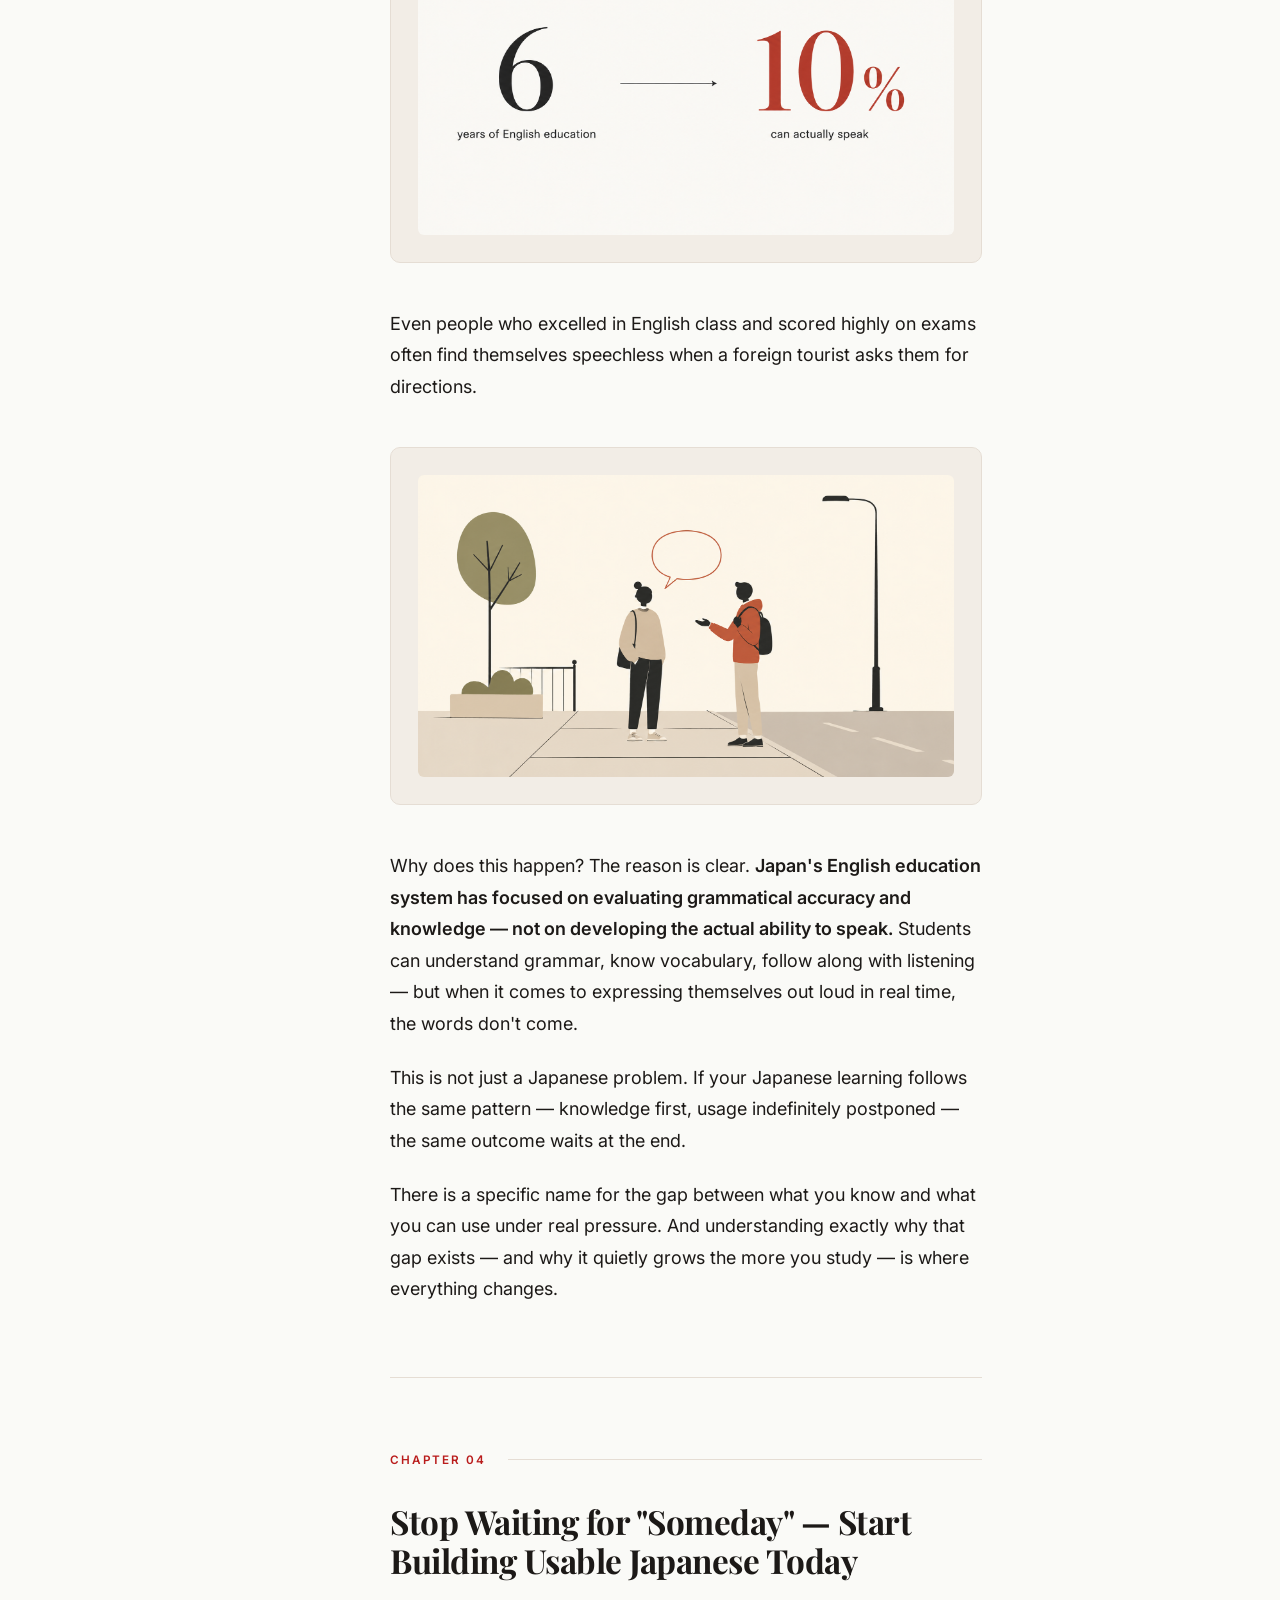
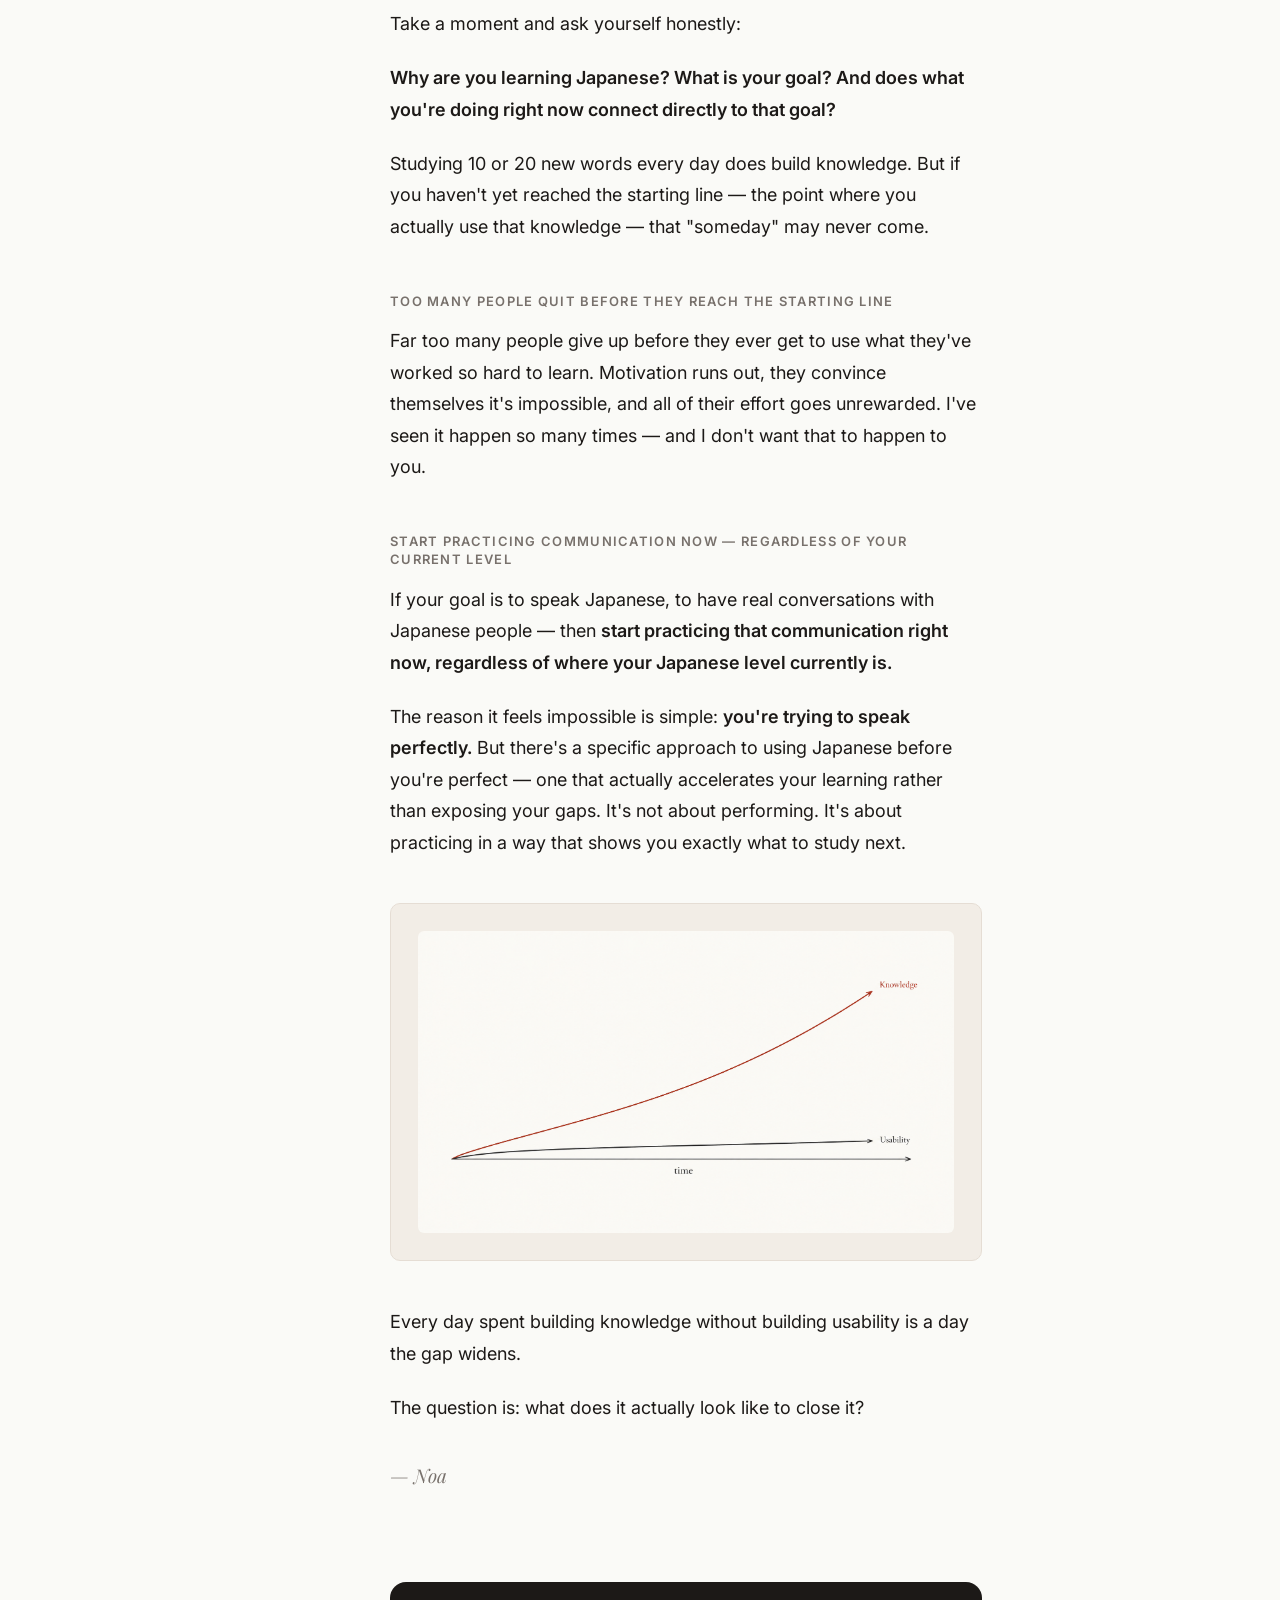
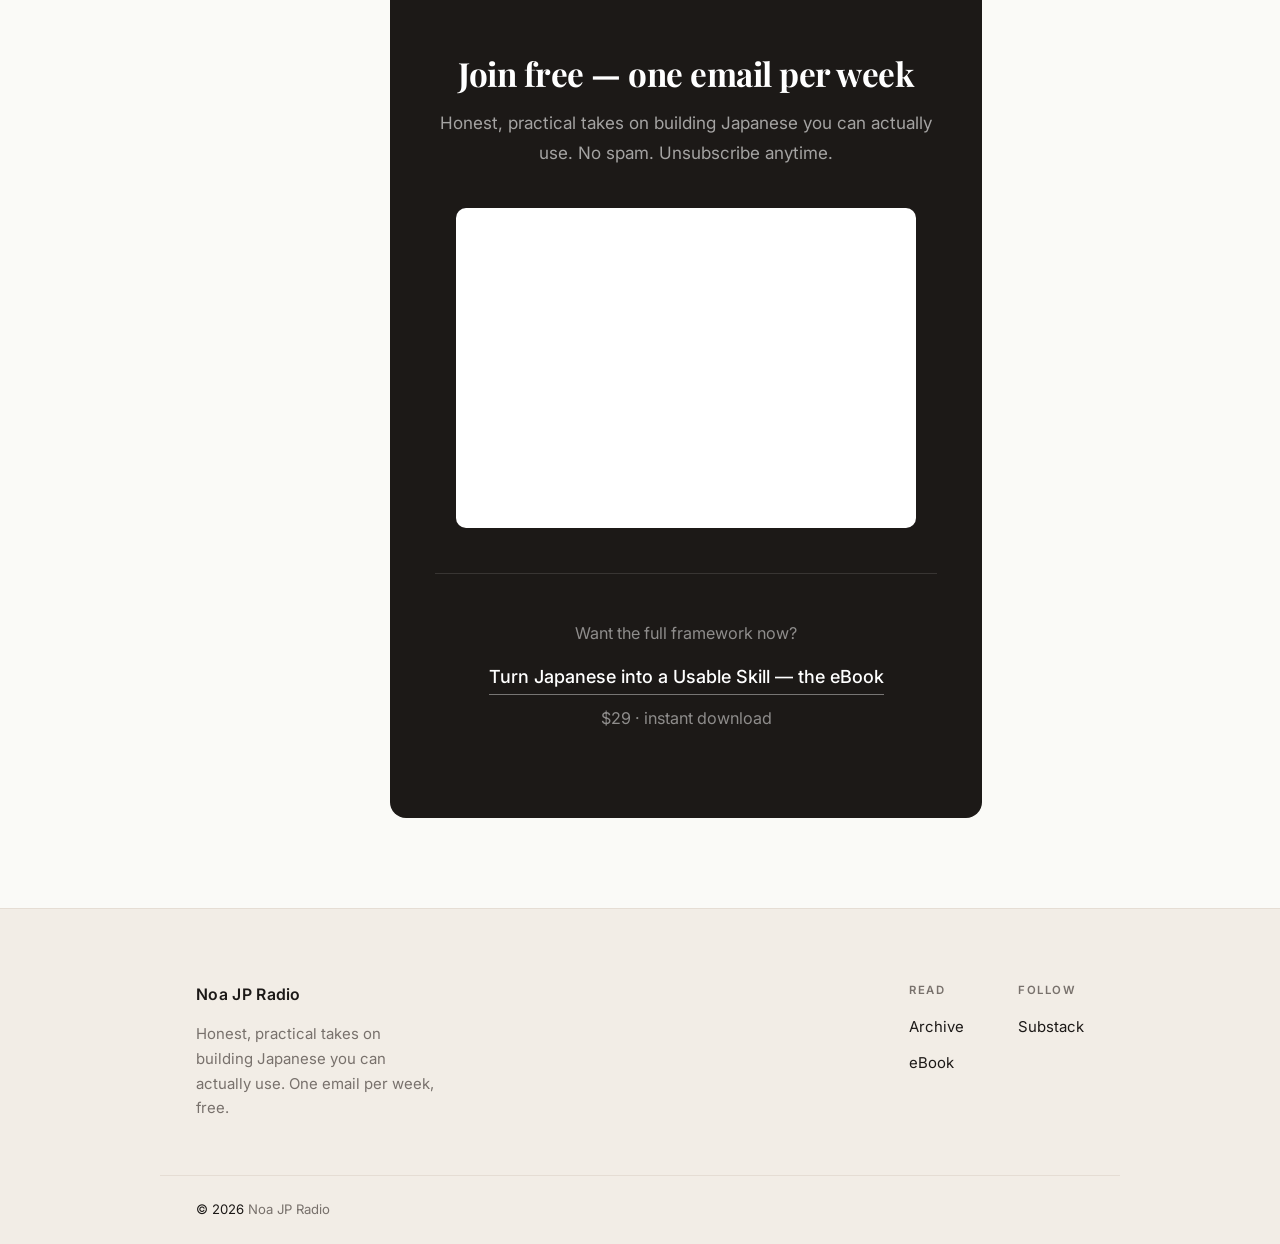
==== commit cb872b12: "Add site-wide nav, sticky TOC sidebar, and rich footer - Fixed header: brand name + pill-style Subsc" ====
--- a/index.html
+++ b/index.html
@@ -13,167 +13,230 @@
 <body>
   <div id="progress-bar"></div>
 
-  <div class="container">
-
-    <!-- Hero -->
-    <section class="hero">
-      <p class="hero-tag">Noa JP Radio</p>
-      <h1>The Real Reason You Can't Keep Studying Japanese</h1>
-      <p class="hero-sub">And what you need to change starting today</p>
-    </section>
-
-    <!-- Chapter 1 -->
-    <section class="ch-section">
-      <div class="ch-label-wrap">
-        <span class="ch-label">Chapter 01</span>
-        <span class="ch-rule"></span>
+  <!-- Fixed header -->
+  <header class="site-header">
+    <div class="header-inner">
+      <a class="site-brand" href="#">Noa JP Radio</a>
+      <a class="header-cta" href="#subscribe">Subscribe free</a>
+    </div>
+  </header>
+
+  <!-- Page layout: sidebar + main -->
+  <div class="page-layout">
+
+    <!-- Sidebar TOC -->
+    <aside class="sidebar">
+      <nav class="toc">
+        <p class="toc-heading">Contents</p>
+        <ol class="toc-list">
+          <li><a class="toc-link" href="#ch1">Why You Can't Stay Consistent</a></li>
+          <li><a class="toc-link" href="#ch2">Before You Decide Self-Study Doesn't Work</a></li>
+          <li><a class="toc-link" href="#ch3">Rethinking Japanese Learning</a></li>
+          <li><a class="toc-link" href="#ch4">Stop Waiting for "Someday"</a></li>
+        </ol>
+        <a class="toc-subscribe" href="#subscribe">Subscribe free →</a>
+      </nav>
+    </aside>
+
+    <!-- Main content -->
+    <main class="main-content">
+
+      <!-- Hero -->
+      <section class="hero">
+        <p class="hero-tag">Noa JP Radio</p>
+        <h1>The Real Reason You Can't Keep Studying Japanese</h1>
+        <p class="hero-sub">And what you need to change starting today</p>
+      </section>
+
+      <!-- Chapter 1 -->
+      <section id="ch1" class="ch-section">
+        <div class="ch-label-wrap">
+          <span class="ch-label">Chapter 01</span>
+          <span class="ch-rule"></span>
+        </div>
+        <h2>Why You Can't Stay Consistent</h2>
+        <p>Many Japanese learners struggle with the same frustrations: "I can't improve because I'm not confident enough" or "I just can't keep studying." Before anything else, I want you to stop and ask yourself — <strong>why can't you stay consistent? What is the real reason?</strong></p>
+        <p>In most cases, the problem lies in a <strong>misalignment in your mindset, your approach, and the system you're using to learn.</strong></p>
+
+        <h3>It's Not About Whether the Information Is "Right" — It's About Whether It Fits You</h3>
+        <p>Many people, including myself, share advice and methods about learning Japanese. Each of us shares based on our own experiences and perspectives, so naturally, the content and style vary widely.</p>
+        <p>What matters is not whether that information is universally "correct," but <strong>whether it works for you.</strong> Even if a method is scientifically proven to be effective, that doesn't mean it will work for every single learner. On the other hand, a method that is generally considered inefficient may turn out to be the best approach for you — if it fits the way you learn.</p>
+
+        <h3>The Importance of Asking "Why Is This Good?"</h3>
+        <p>Recommending a study method or copying one is not that hard. But <strong>being able to clearly explain why a method works</strong> is surprisingly difficult.</p>
+        <p>When you take advice like "this textbook is great" or "this method is highly recommended" at face value and try it yourself — only to find it doesn't work — that experience starts to stack up. Eventually, you begin to think: "Maybe Japanese just isn't for me." That kind of thinking kills your confidence and drains your motivation.</p>
+        <p>When things aren't going well, having the ability to ask "why?" gives you the power to figure out your next step.</p>
+
+        <h3>"Does It Fit Me?" Is Determined by Understanding, Not Preference</h3>
+        <p>When judging whether a learning method fits you, it's risky to rely purely on gut feeling. What truly matters is <strong>whether you understand what that method is training, and what purpose it serves.</strong></p>
+        <p>Take passive listening as an example. In the podcast I create and share publicly, I ask listeners to do one thing first: <strong>listen with your ears only, without reading the transcript.</strong> There's a specific reason I ask for this — and it comes down to what your brain is actually doing when text is in front of you versus when it isn't.</p>
+        <p>That reason connects directly to something most learners never think about: <strong>the difference between what you're training and what you actually need to build.</strong></p>
+        <p>Before choosing any study method, ask yourself: <strong>"Do I actually understand what this is training — and does it match what I'm trying to build?"</strong></p>
+        <p>Most learners have never asked this question. And that gap is exactly where <em>Turn Japanese into a Usable Skill</em> begins.</p>
+
+        <h3>Being "Bad at Studying" Is Not a Lack of Ability</h3>
+        <p>In my view, self-study is something anyone can do. There are differences in how naturally it comes to each person. But <strong>"being bad at studying" does not mean you lack the ability to learn.</strong></p>
+        <p>In most cases, it simply means your <strong>mindset or way of thinking about learning is slightly off.</strong> Before focusing on methods, it may be more important to <strong>re-examine how you approach learning itself.</strong></p>
+      </section>
+
+      <!-- Chapter 2 -->
+      <section id="ch2" class="ch-section">
+        <div class="ch-label-wrap">
+          <span class="ch-label">Chapter 02</span>
+          <span class="ch-rule"></span>
+        </div>
+        <h2>Before You Decide That Self-Study Doesn't Work for You</h2>
+        <p>Anyone has the ability to learn Japanese on their own. That is not in question. So why do so many people feel that self-study just doesn't work for them?</p>
+
+        <h3>Your Environment Is Not an Excuse</h3>
+        <p>It is true that learning environments differ greatly from person to person. Someone who lives in Japan and is surrounded by Japanese every day has a different experience from someone who lives in a place where Japanese is never spoken. That difference is undeniable.</p>
+        <p>But that doesn't mean you should give up because you don't live in Japan. Economic circumstances also vary. Some people can buy as many textbooks as they want. Others can only study from a single secondhand book.</p>
+        <p>The feeling of "why can't I do what other people can?" is completely understandable. But staying stuck in that mindset won't change your reality. <strong>Instead of comparing yourself to others, focus on what you want to do, how you want to get there, and what your goal really is.</strong></p>
+
+        <h3>Have You Really Tried Everything?</h3>
+        <p>There are many people around the world who have no choice but to learn on their own. For those people, <strong>doing it yourself is the only path forward.</strong></p>
+        <p>If you're going to say "I can't do self-study," say it only after you've truly tried every option available to you.</p>
+        <p>But most people haven't — not because they lack willpower, but because they don't yet have a system that fits their real life and points them in the right direction. That's what this book is designed to give you.</p>
+      </section>
+
+      <!-- Chapter 3 -->
+      <section id="ch3" class="ch-section">
+        <div class="ch-label-wrap">
+          <span class="ch-label">Chapter 03</span>
+          <span class="ch-rule"></span>
+        </div>
+        <h2>Rethinking Japanese Learning With a Wider View</h2>
+        <p>When most people decide to learn Japanese, they start by opening a vocabulary book and working through grammar from the beginning. There's nothing wrong with that. But <strong>what you consider "obvious" or "normal" may not actually be so obvious at all.</strong></p>
+
+        <h3>What Japanese People's Experience With English Can Teach Us</h3>
+        <p>In Japan, English education is compulsory. Students study English for six years across middle and high school. The vast majority of Japanese people have studied English for years.</p>
+
+        <figure class="lp-image">
+          <img src="10%25%20of%20Japanese%20people%20can%20speak.png" alt="6 years of English education → only 10% can actually speak">
+        </figure>
+
+        <p>Even people who excelled in English class and scored highly on exams often find themselves speechless when a foreign tourist asks them for directions.</p>
+
+        <figure class="lp-image">
+          <img src="Can%27t%20reply.png" alt="A person unable to respond when spoken to in the street">
+        </figure>
+
+        <p>Why does this happen? The reason is clear. <strong>Japan's English education system has focused on evaluating grammatical accuracy and knowledge — not on developing the actual ability to speak.</strong> Students can understand grammar, know vocabulary, follow along with listening — but when it comes to expressing themselves out loud in real time, the words don't come.</p>
+        <p>This is not just a Japanese problem. If your Japanese learning follows the same pattern — knowledge first, usage indefinitely postponed — the same outcome waits at the end.</p>
+        <p>There is a specific name for the gap between what you know and what you can use under real pressure. And understanding exactly why that gap exists — and why it quietly grows the more you study — is where everything changes.</p>
+      </section>
+
+      <!-- Chapter 4 -->
+      <section id="ch4" class="ch-section">
+        <div class="ch-label-wrap">
+          <span class="ch-label">Chapter 04</span>
+          <span class="ch-rule"></span>
+        </div>
+        <h2>Stop Waiting for "Someday" — Start Building Usable Japanese Today</h2>
+        <p>Take a moment and ask yourself honestly:</p>
+        <p><strong>Why are you learning Japanese? What is your goal? And does what you're doing right now connect directly to that goal?</strong></p>
+        <p>Studying 10 or 20 new words every day does build knowledge. But if you haven't yet reached the starting line — the point where you actually use that knowledge — that "someday" may never come.</p>
+
+        <h3>Too Many People Quit Before They Reach the Starting Line</h3>
+        <p>Far too many people give up before they ever get to use what they've worked so hard to learn. Motivation runs out, they convince themselves it's impossible, and all of their effort goes unrewarded. I've seen it happen so many times — and I don't want that to happen to you.</p>
+
+        <h3>Start Practicing Communication Now — Regardless of Your Current Level</h3>
+        <p>If your goal is to speak Japanese, to have real conversations with Japanese people — then <strong>start practicing that communication right now, regardless of where your Japanese level currently is.</strong></p>
+        <p>The reason it feels impossible is simple: <strong>you're trying to speak perfectly.</strong> But there's a specific approach to using Japanese before you're perfect — one that actually accelerates your learning rather than exposing your gaps. It's not about performing. It's about practicing in a way that shows you exactly what to study next.</p>
+        <figure class="lp-image">
+          <img src="Knowledge%20Usability.png" alt="Chart showing Knowledge growing much faster than Usability over time">
+        </figure>
+
+        <p>Every day spent building knowledge without building usability is a day the gap widens.</p>
+        <p>The question is: what does it actually look like to close it?</p>
+        <p class="closing-line">— Noa</p>
+      </section>
+
+      <!-- CTA -->
+      <section id="subscribe" class="cta-section">
+        <h2>Join free — one email per week</h2>
+        <p class="cta-sub">Honest, practical takes on building Japanese you can actually use. No spam. Unsubscribe anytime.</p>
+        <div class="substack-wrapper">
+          <iframe
+            src="https://noajpradio.substack.com/embed"
+            height="320"
+            frameborder="0"
+            scrolling="no">
+          </iframe>
+        </div>
+
+        <div class="secondary-cta">
+          <p>Want the full framework now?</p>
+          <a class="ebook-link" href="https://ko-fi.com/s/d4d7653a0b" target="_blank" rel="noopener">
+            Turn Japanese into a Usable Skill — the eBook
+          </a>
+          <p class="ebook-price">$29 · instant download</p>
+        </div>
+      </section>
+
+    </main>
+  </div>
+
+  <!-- Rich footer -->
+  <footer class="site-footer">
+    <div class="footer-inner">
+      <div class="footer-brand">
+        <strong class="footer-name">Noa JP Radio</strong>
+        <p class="footer-desc">Honest, practical takes on building Japanese you can actually use. One email per week, free.</p>
       </div>
-      <h2>Why You Can't Stay Consistent</h2>
-      <p>Many Japanese learners struggle with the same frustrations: "I can't improve because I'm not confident enough" or "I just can't keep studying." Before anything else, I want you to stop and ask yourself — <strong>why can't you stay consistent? What is the real reason?</strong></p>
-      <p>In most cases, the problem lies in a <strong>misalignment in your mindset, your approach, and the system you're using to learn.</strong></p>
-
-      <h3>It's Not About Whether the Information Is "Right" — It's About Whether It Fits You</h3>
-      <p>Many people, including myself, share advice and methods about learning Japanese. Each of us shares based on our own experiences and perspectives, so naturally, the content and style vary widely.</p>
-      <p>What matters is not whether that information is universally "correct," but <strong>whether it works for you.</strong> Even if a method is scientifically proven to be effective, that doesn't mean it will work for every single learner. On the other hand, a method that is generally considered inefficient may turn out to be the best approach for you — if it fits the way you learn.</p>
-
-      <h3>The Importance of Asking "Why Is This Good?"</h3>
-      <p>Recommending a study method or copying one is not that hard. But <strong>being able to clearly explain why a method works</strong> is surprisingly difficult.</p>
-      <p>When you take advice like "this textbook is great" or "this method is highly recommended" at face value and try it yourself — only to find it doesn't work — that experience starts to stack up. Eventually, you begin to think: "Maybe Japanese just isn't for me." That kind of thinking kills your confidence and drains your motivation.</p>
-      <p>When things aren't going well, having the ability to ask "why?" gives you the power to figure out your next step.</p>
-
-      <h3>"Does It Fit Me?" Is Determined by Understanding, Not Preference</h3>
-      <p>When judging whether a learning method fits you, it's risky to rely purely on gut feeling. What truly matters is <strong>whether you understand what that method is training, and what purpose it serves.</strong></p>
-      <p>Take passive listening as an example. In the podcast I create and share publicly, I ask listeners to do one thing first: <strong>listen with your ears only, without reading the transcript.</strong> There's a specific reason I ask for this — and it comes down to what your brain is actually doing when text is in front of you versus when it isn't.</p>
-      <p>That reason connects directly to something most learners never think about: <strong>the difference between what you're training and what you actually need to build.</strong></p>
-      <p>Before choosing any study method, ask yourself: <strong>"Do I actually understand what this is training — and does it match what I'm trying to build?"</strong></p>
-      <p>Most learners have never asked this question. And that gap is exactly where <em>Turn Japanese into a Usable Skill</em> begins.</p>
-
-      <h3>Being "Bad at Studying" Is Not a Lack of Ability</h3>
-      <p>In my view, self-study is something anyone can do. There are differences in how naturally it comes to each person. But <strong>"being bad at studying" does not mean you lack the ability to learn.</strong></p>
-      <p>In most cases, it simply means your <strong>mindset or way of thinking about learning is slightly off.</strong> Before focusing on methods, it may be more important to <strong>re-examine how you approach learning itself.</strong></p>
-    </section>
-
-    <!-- Chapter 2 -->
-    <section class="ch-section">
-      <div class="ch-label-wrap">
-        <span class="ch-label">Chapter 02</span>
-        <span class="ch-rule"></span>
+      <div class="footer-links">
+        <div class="footer-col">
+          <p class="footer-col-label">Read</p>
+          <a href="https://noajpradio.substack.com/archive" target="_blank" rel="noopener">Archive</a>
+          <a href="https://ko-fi.com/s/d4d7653a0b" target="_blank" rel="noopener">eBook</a>
+        </div>
+        <div class="footer-col">
+          <p class="footer-col-label">Follow</p>
+          <a href="https://noajpradio.substack.com" target="_blank" rel="noopener">Substack</a>
+        </div>
       </div>
-      <h2>Before You Decide That Self-Study Doesn't Work for You</h2>
-      <p>Anyone has the ability to learn Japanese on their own. That is not in question. So why do so many people feel that self-study just doesn't work for them?</p>
-
-      <h3>Your Environment Is Not an Excuse</h3>
-      <p>It is true that learning environments differ greatly from person to person. Someone who lives in Japan and is surrounded by Japanese every day has a different experience from someone who lives in a place where Japanese is never spoken. That difference is undeniable.</p>
-      <p>But that doesn't mean you should give up because you don't live in Japan. Economic circumstances also vary. Some people can buy as many textbooks as they want. Others can only study from a single secondhand book.</p>
-      <p>The feeling of "why can't I do what other people can?" is completely understandable. But staying stuck in that mindset won't change your reality. <strong>Instead of comparing yourself to others, focus on what you want to do, how you want to get there, and what your goal really is.</strong></p>
-
-      <h3>Have You Really Tried Everything?</h3>
-      <p>There are many people around the world who have no choice but to learn on their own. For those people, <strong>doing it yourself is the only path forward.</strong></p>
-      <p>If you're going to say "I can't do self-study," say it only after you've truly tried every option available to you.</p>
-      <p>But most people haven't — not because they lack willpower, but because they don't yet have a system that fits their real life and points them in the right direction. That's what this book is designed to give you.</p>
-    </section>
-
-    <!-- Chapter 3 -->
-    <section class="ch-section">
-      <div class="ch-label-wrap">
-        <span class="ch-label">Chapter 03</span>
-        <span class="ch-rule"></span>
-      </div>
-      <h2>Rethinking Japanese Learning With a Wider View</h2>
-      <p>When most people decide to learn Japanese, they start by opening a vocabulary book and working through grammar from the beginning. There's nothing wrong with that. But <strong>what you consider "obvious" or "normal" may not actually be so obvious at all.</strong></p>
-
-      <h3>What Japanese People's Experience With English Can Teach Us</h3>
-      <p>In Japan, English education is compulsory. Students study English for six years across middle and high school. The vast majority of Japanese people have studied English for years.</p>
-
-      <figure class="lp-image">
-        <img src="10%25%20of%20Japanese%20people%20can%20speak.png" alt="6 years of English education → only 10% can actually speak">
-      </figure>
-
-      <p>Even people who excelled in English class and scored highly on exams often find themselves speechless when a foreign tourist asks them for directions.</p>
-
-      <figure class="lp-image">
-        <img src="Can%27t%20reply.png" alt="A person unable to respond when spoken to in the street">
-      </figure>
-
-      <p>Why does this happen? The reason is clear. <strong>Japan's English education system has focused on evaluating grammatical accuracy and knowledge — not on developing the actual ability to speak.</strong> Students can understand grammar, know vocabulary, follow along with listening — but when it comes to expressing themselves out loud in real time, the words don't come.</p>
-      <p>This is not just a Japanese problem. If your Japanese learning follows the same pattern — knowledge first, usage indefinitely postponed — the same outcome waits at the end.</p>
-      <p>There is a specific name for the gap between what you know and what you can use under real pressure. And understanding exactly why that gap exists — and why it quietly grows the more you study — is where everything changes.</p>
-    </section>
-
-    <!-- Chapter 4 -->
-    <section class="ch-section">
-      <div class="ch-label-wrap">
-        <span class="ch-label">Chapter 04</span>
-        <span class="ch-rule"></span>
-      </div>
-      <h2>Stop Waiting for "Someday" — Start Building Usable Japanese Today</h2>
-      <p>Take a moment and ask yourself honestly:</p>
-      <p><strong>Why are you learning Japanese? What is your goal? And does what you're doing right now connect directly to that goal?</strong></p>
-      <p>Studying 10 or 20 new words every day does build knowledge. But if you haven't yet reached the starting line — the point where you actually use that knowledge — that "someday" may never come.</p>
-
-      <h3>Too Many People Quit Before They Reach the Starting Line</h3>
-      <p>Far too many people give up before they ever get to use what they've worked so hard to learn. Motivation runs out, they convince themselves it's impossible, and all of their effort goes unrewarded. I've seen it happen so many times — and I don't want that to happen to you.</p>
-
-      <h3>Start Practicing Communication Now — Regardless of Your Current Level</h3>
-      <p>If your goal is to speak Japanese, to have real conversations with Japanese people — then <strong>start practicing that communication right now, regardless of where your Japanese level currently is.</strong></p>
-      <p>The reason it feels impossible is simple: <strong>you're trying to speak perfectly.</strong> But there's a specific approach to using Japanese before you're perfect — one that actually accelerates your learning rather than exposing your gaps. It's not about performing. It's about practicing in a way that shows you exactly what to study next.</p>
-      <figure class="lp-image">
-        <img src="Knowledge%20Usability.png" alt="Chart showing Knowledge growing much faster than Usability over time">
-      </figure>
-
-      <p>Every day spent building knowledge without building usability is a day the gap widens.</p>
-      <p>The question is: what does it actually look like to close it?</p>
-      <p class="closing-line">— Noa</p>
-    </section>
-
-    <!-- CTA -->
-    <section class="cta-section">
-      <h2>Join free — one email per week</h2>
-      <p class="cta-sub">Honest, practical takes on building Japanese you can actually use. No spam. Unsubscribe anytime.</p>
-      <div class="substack-wrapper">
-        <iframe
-          src="https://noajpradio.substack.com/embed"
-          height="320"
-          frameborder="0"
-          scrolling="no">
-        </iframe>
-      </div>
-
-      <div class="secondary-cta">
-        <p>Want the full framework now?</p>
-        <a class="ebook-link" href="https://ko-fi.com/s/d4d7653a0b" target="_blank" rel="noopener">
-          Turn Japanese into a Usable Skill — the eBook
-        </a>
-        <p class="ebook-price">$29 · instant download</p>
-      </div>
-    </section>
-
-    <footer>
+    </div>
+    <div class="footer-bottom">
       <p>© 2026 <a href="https://noajpradio.substack.com" target="_blank" rel="noopener">Noa JP Radio</a></p>
-    </footer>
-
-  </div>
+    </div>
+  </footer>
 
   <script>
+    // Reading progress bar
     const bar = document.getElementById('progress-bar');
     window.addEventListener('scroll', () => {
       const total = document.documentElement.scrollHeight - window.innerHeight;
       bar.style.width = Math.min(100, (window.scrollY / total) * 100) + '%';
     }, { passive: true });
 
-    const observer = new IntersectionObserver((entries) => {
+    // Scroll fade-up animations
+    const fadeObserver = new IntersectionObserver((entries) => {
       entries.forEach(entry => {
         if (entry.isIntersecting) {
           entry.target.classList.add('visible');
-          observer.unobserve(entry.target);
+          fadeObserver.unobserve(entry.target);
         }
       });
     }, { threshold: 0.1 });
 
     document.querySelectorAll('.ch-label-wrap, h2, h3, .lp-image').forEach(el => {
       el.classList.add('fade-up');
-      observer.observe(el);
+      fadeObserver.observe(el);
     });
+
+    // TOC active highlighting
+    const tocObserver = new IntersectionObserver((entries) => {
+      entries.forEach(entry => {
+        if (entry.isIntersecting) {
+          const id = entry.target.id;
+          document.querySelectorAll('.toc-link').forEach(link => {
+            link.classList.toggle('active', link.getAttribute('href') === '#' + id);
+          });
+        }
+      });
+    }, { rootMargin: '-10% 0px -80% 0px', threshold: 0 });
+
+    document.querySelectorAll('.ch-section').forEach(s => tocObserver.observe(s));
   </script>
 </body>
 </html>
--- a/style.css
+++ b/style.css
@@ -13,11 +13,12 @@
   --accent: #B91C1C;
   --surface: #F2EDE6;
   --border: #E5DDD4;
-  --max-w: 660px;
+  --header-h: 56px;
 }
 
 html {
   font-size: 18px;
+  scroll-behavior: smooth;
   -webkit-text-size-adjust: 100%;
 }
 
@@ -26,10 +27,9 @@
   color: var(--text);
   font-family: 'Inter', system-ui, sans-serif;
   line-height: 1.75;
-  padding: 0 1.5rem;
-}
-
-/* Reading progress bar */
+}
+
+/* ─── Progress bar ────────────────────────── */
 #progress-bar {
   position: fixed;
   top: 0;
@@ -37,17 +37,139 @@
   width: 0%;
   height: 3px;
   background: var(--accent);
+  z-index: 1001;
+  transition: width 0.1s linear;
+}
+
+/* ─── Site header ─────────────────────────── */
+.site-header {
+  position: fixed;
+  top: 0;
+  left: 0;
+  right: 0;
   z-index: 1000;
-  transition: width 0.1s linear;
-}
-
-/* Layout */
-.container {
-  max-width: var(--max-w);
+  height: var(--header-h);
+  background: var(--bg);
+  border-bottom: 1px solid var(--border);
+}
+
+.header-inner {
+  max-width: 960px;
   margin: 0 auto;
-}
-
-/* Sections */
+  height: 100%;
+  display: flex;
+  align-items: center;
+  justify-content: space-between;
+  padding: 0 2rem;
+}
+
+.site-brand {
+  font-size: 0.83rem;
+  font-weight: 600;
+  letter-spacing: 0.04em;
+  color: var(--text);
+  text-decoration: none;
+}
+
+.header-cta {
+  font-size: 0.78rem;
+  font-weight: 600;
+  color: var(--bg);
+  background: var(--text);
+  text-decoration: none;
+  padding: 0.45rem 1.1rem;
+  border-radius: 100px;
+  transition: background 0.15s;
+}
+
+.header-cta:hover {
+  background: var(--accent);
+}
+
+/* ─── Page layout ─────────────────────────── */
+.page-layout {
+  display: flex;
+  max-width: 960px;
+  margin: 0 auto;
+  padding-top: var(--header-h);
+}
+
+/* ─── Sidebar ─────────────────────────────── */
+.sidebar {
+  width: 176px;
+  flex-shrink: 0;
+  padding: 3.5rem 0 3rem 2rem;
+  align-self: flex-start;
+  position: sticky;
+  top: var(--header-h);
+  max-height: calc(100vh - var(--header-h));
+  overflow-y: auto;
+}
+
+.toc-heading {
+  font-size: 0.64rem;
+  font-weight: 600;
+  letter-spacing: 0.14em;
+  text-transform: uppercase;
+  color: var(--text-muted);
+  margin-bottom: 0.85rem;
+  padding-left: 0.5rem;
+}
+
+.toc-list {
+  list-style: none;
+  margin-bottom: 2rem;
+}
+
+.toc-list li + li {
+  margin-top: 0.1rem;
+}
+
+.toc-link {
+  display: block;
+  font-size: 0.78rem;
+  line-height: 1.45;
+  color: var(--text-muted);
+  text-decoration: none;
+  padding: 0.4rem 0.5rem;
+  border-radius: 5px;
+  transition: color 0.12s, background 0.12s;
+}
+
+.toc-link:hover {
+  color: var(--text);
+  background: var(--surface);
+}
+
+.toc-link.active {
+  color: var(--accent);
+  font-weight: 500;
+}
+
+.toc-subscribe {
+  display: block;
+  font-size: 0.73rem;
+  font-weight: 600;
+  color: var(--accent);
+  text-decoration: none;
+  padding: 0.85rem 0.5rem 0;
+  border-top: 1px solid var(--border);
+  transition: opacity 0.15s;
+}
+
+.toc-subscribe:hover {
+  opacity: 0.65;
+}
+
+/* ─── Main content ────────────────────────── */
+.main-content {
+  flex: 1;
+  min-width: 0;
+  padding: 0 3rem;
+  max-width: 700px;
+}
+
+/* ─── Sections ────────────────────────────── */
 section {
   padding: 4rem 0;
 }
@@ -56,9 +178,13 @@
   border-top: 1px solid var(--border);
 }
 
-/* Hero */
+.ch-section {
+  scroll-margin-top: calc(var(--header-h) + 1.5rem);
+}
+
+/* ─── Hero ────────────────────────────────── */
 .hero {
-  padding: 5.5rem 0 4rem;
+  padding: 5rem 0 4rem;
 }
 
 .hero-tag {
@@ -72,7 +198,7 @@
 
 h1 {
   font-family: 'Playfair Display', Georgia, serif;
-  font-size: clamp(2.1rem, 6vw, 3.1rem);
+  font-size: clamp(2rem, 5vw, 3rem);
   font-weight: 700;
   line-height: 1.12;
   letter-spacing: -0.02em;
@@ -83,12 +209,12 @@
 .hero-sub {
   font-family: 'Playfair Display', Georgia, serif;
   font-style: italic;
-  font-size: 1.15rem;
+  font-size: 1.1rem;
   color: var(--text-muted);
   line-height: 1.5;
 }
 
-/* Chapter label */
+/* ─── Chapter label ───────────────────────── */
 .ch-label-wrap {
   display: flex;
   align-items: center;
@@ -112,7 +238,7 @@
   background: var(--border);
 }
 
-/* Typography */
+/* ─── Typography ──────────────────────────── */
 h2 {
   font-family: 'Playfair Display', Georgia, serif;
   font-size: clamp(1.4rem, 4vw, 1.85rem);
@@ -124,7 +250,6 @@
 }
 
 h3 {
-  font-family: 'Inter', system-ui, sans-serif;
   font-size: 0.72rem;
   font-weight: 600;
   letter-spacing: 0.1em;
@@ -146,7 +271,6 @@
 
 strong {
   font-weight: 600;
-  color: var(--text);
 }
 
 em {
@@ -161,7 +285,7 @@
   margin-top: 2rem;
 }
 
-/* LP images */
+/* ─── LP images ───────────────────────────── */
 .lp-image {
   margin: 2.5rem 0;
   width: 100%;
@@ -180,14 +304,13 @@
   border-radius: 6px;
 }
 
-/* CTA section */
+/* ─── CTA section ─────────────────────────── */
 .cta-section {
   text-align: center;
   background: var(--text);
   border-radius: 16px;
   padding: 4rem 2.5rem;
-  margin-top: 2rem;
-  border-top: none;
+  margin-top: 1rem;
 }
 
 .cta-section h2 {
@@ -247,23 +370,89 @@
   margin-top: 0.5rem;
 }
 
-/* Footer */
-footer {
-  padding: 3rem 0 2rem;
-  text-align: center;
-  font-size: 0.78rem;
-  color: var(--text-muted);
+/* ─── Rich footer ─────────────────────────── */
+.site-footer {
+  background: var(--surface);
   border-top: 1px solid var(--border);
-  margin-top: 4rem;
-}
-
-footer a {
-  color: var(--text-muted);
-  text-decoration: none;
-  border-bottom: 1px solid var(--border);
-}
-
-/* Scroll animations */
+  margin-top: 5rem;
+}
+
+.footer-inner {
+  max-width: 960px;
+  margin: 0 auto;
+  padding: 4rem 2rem 3rem;
+  display: flex;
+  align-items: flex-start;
+  gap: 4rem;
+}
+
+.footer-brand {
+  flex: 1;
+}
+
+.footer-name {
+  font-size: 0.88rem;
+  font-weight: 600;
+  letter-spacing: 0.02em;
+  color: var(--text);
+  display: block;
+  margin-bottom: 0.75rem;
+}
+
+.footer-desc {
+  font-size: 0.83rem;
+  color: var(--text-muted);
+  line-height: 1.65;
+  max-width: 240px;
+  margin-bottom: 0;
+}
+
+.footer-links {
+  display: flex;
+  gap: 3rem;
+}
+
+.footer-col {
+  display: flex;
+  flex-direction: column;
+  gap: 0.55rem;
+}
+
+.footer-col-label {
+  font-size: 0.63rem;
+  font-weight: 600;
+  letter-spacing: 0.14em;
+  text-transform: uppercase;
+  color: var(--text-muted);
+  margin-bottom: 0.2rem;
+}
+
+.footer-col a {
+  font-size: 0.83rem;
+  color: var(--text);
+  text-decoration: none;
+  transition: color 0.12s;
+}
+
+.footer-col a:hover {
+  color: var(--accent);
+}
+
+.footer-bottom {
+  max-width: 960px;
+  margin: 0 auto;
+  padding: 1.25rem 2rem;
+  border-top: 1px solid var(--border);
+  font-size: 0.73rem;
+  color: var(--text-muted);
+}
+
+.footer-bottom a {
+  color: var(--text-muted);
+  text-decoration: none;
+}
+
+/* ─── Scroll animations ───────────────────── */
 .fade-up {
   opacity: 0;
   transform: translateY(20px);
@@ -275,13 +464,26 @@
   transform: translateY(0);
 }
 
-/* Mobile */
-@media (max-width: 480px) {
+/* ─── Mobile ──────────────────────────────── */
+@media (max-width: 720px) {
   html {
     font-size: 17px;
   }
 
-  body {
+  .sidebar {
+    display: none;
+  }
+
+  .page-layout {
+    display: block;
+  }
+
+  .main-content {
+    padding: 0 1.25rem;
+    max-width: 100%;
+  }
+
+  .header-inner {
     padding: 0 1.25rem;
   }
 
@@ -297,4 +499,18 @@
     padding: 3rem 1.75rem;
     border-radius: 12px;
   }
-}
+
+  .footer-inner {
+    flex-direction: column;
+    gap: 2.5rem;
+    padding: 3rem 1.25rem 2rem;
+  }
+
+  .footer-links {
+    gap: 2.5rem;
+  }
+
+  .footer-bottom {
+    padding: 1.25rem;
+  }
+}
